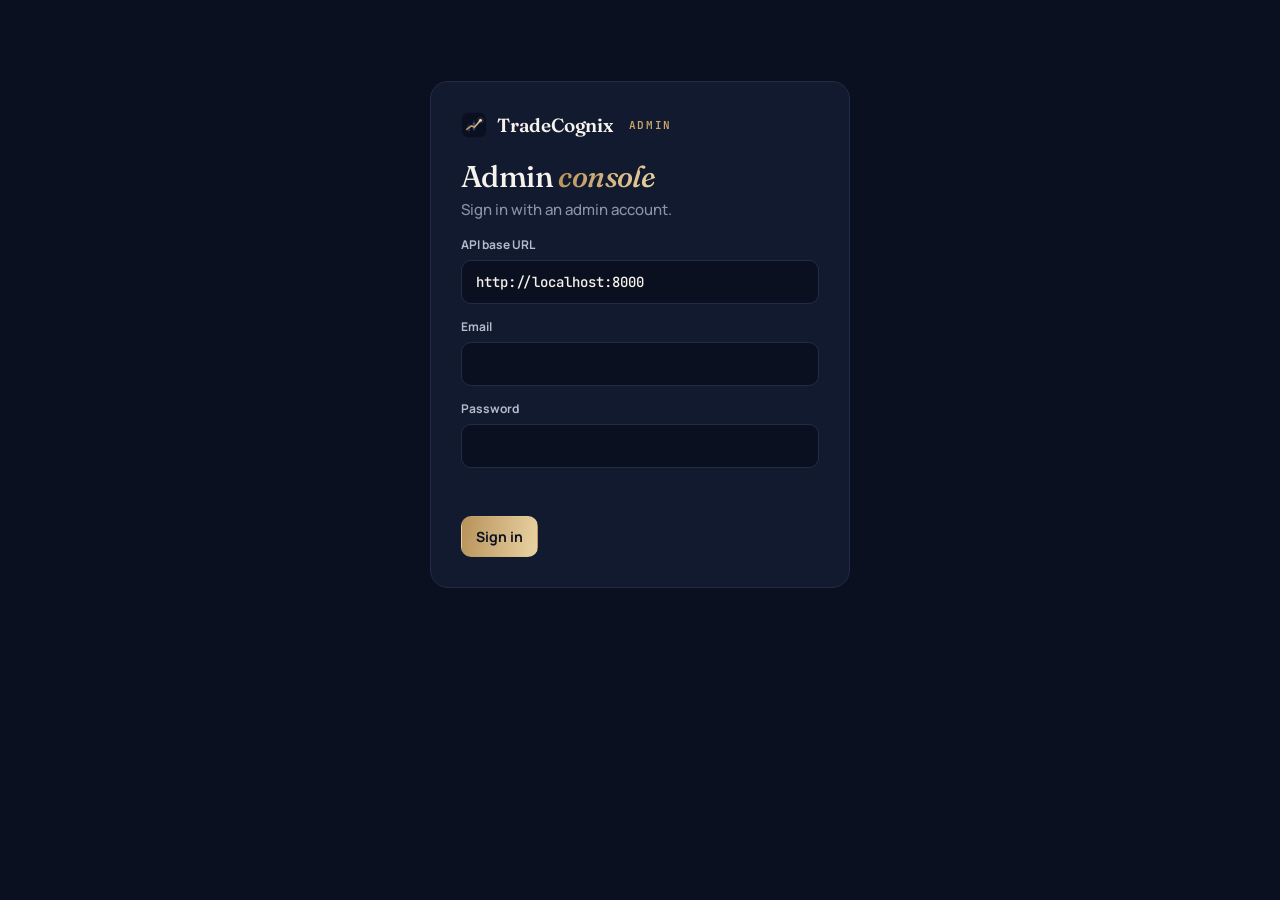
==== admin/index.html @ b531c4c3 "feat(admin): static admin console for users, strategies, live sessions, stats and kill switch" ====
<!doctype html>
<html lang="en">
  <head>
    <meta charset="utf-8" />
    <meta name="viewport" content="width=device-width, initial-scale=1" />
    <meta name="robots" content="noindex, nofollow" />
    <title>TradeCognix · Admin console</title>
    <link rel="icon" type="image/svg+xml" href="mark.svg" />
    <link rel="preconnect" href="https://fonts.googleapis.com" />
    <link rel="preconnect" href="https://fonts.gstatic.com" crossorigin />
    <link rel="stylesheet" href="https://fonts.googleapis.com/css2?family=Fraunces:opsz,wght@9..144,500;9..144,600&family=Manrope:wght@400;500;600;700;800&family=JetBrains+Mono:wght@400;500&display=swap" />
    <style>
      :root {
        --ink: #0B1020; --navy: #121A30; --line: #232C46; --ivory: #F6F3EC; --gold: #C9A86A; --gold-b: #E9D3A3;
        --green: #2FBF8A; --red: #E5645A; --muted: #8A93AB; --text: #E9EBF2;
        --serif: "Fraunces", Georgia, serif; --ui: "Manrope", system-ui, sans-serif; --mono: "JetBrains Mono", ui-monospace, monospace;
        --grad: linear-gradient(100deg, #B8925A, #E9D3A3); --ease: cubic-bezier(.2, .7, .1, 1);
      }
      * { box-sizing: border-box; }
      html, body { margin: 0; background: var(--ink); color: var(--text); font: 500 15px/1.5 var(--ui); -webkit-font-smoothing: antialiased; }
      [hidden] { display: none !important; }
      a { color: var(--gold-b); }
      button { font: inherit; cursor: pointer; }
      .wrap { max-width: 1240px; margin: 0 auto; padding: 0 24px; }
      header.top { position: sticky; top: 0; z-index: 10; background: rgba(11,16,32,.86); backdrop-filter: blur(10px); border-bottom: 1px solid var(--line); }
      .top .wrap { display: flex; align-items: center; gap: 18px; min-height: 64px; }
      .brand { display: flex; align-items: center; gap: 10px; font: 600 19px var(--serif); color: var(--ivory); letter-spacing: -.01em; }
      .brand img { width: 26px; height: 26px; }
      .brand small { font: 600 11px var(--mono); color: var(--gold); letter-spacing: .14em; text-transform: uppercase; margin-left: 6px; }
      nav.tabs { display: flex; gap: 4px; margin-left: 12px; flex-wrap: wrap; }
      .tab { background: none; border: 0; color: var(--muted); padding: 8px 12px; border-radius: 8px; font-weight: 700; font-size: 14px; }
      .tab[aria-current="page"] { color: var(--ink); background: var(--grad); }
      .tab:hover:not([aria-current]) { color: var(--ivory); }
      .spacer { flex: 1; }
      .who { font: 500 12px var(--mono); color: var(--muted); }
      .btn { border: 1px solid var(--line); background: var(--navy); color: var(--ivory); border-radius: 10px; padding: 9px 14px; font-weight: 700; font-size: 14px; transition: border-color .2s var(--ease), transform .2s var(--ease); }
      .btn:hover { border-color: var(--gold); }
      .btn--gold { background: var(--grad); color: var(--ink); border-color: transparent; }
      .btn--danger { background: transparent; color: var(--red); border-color: rgba(229,100,90,.5); }
      .btn--danger:hover { background: var(--red); color: var(--ink); border-color: var(--red); }
      .btn--sm { padding: 5px 10px; font-size: 12px; border-radius: 8px; }
      main { padding: 32px 0 80px; }
      h1 { font: 500 clamp(28px, 4vw, 40px)/1.1 var(--serif); color: var(--ivory); margin: 0 0 6px; letter-spacing: -.02em; }
      h1 em { font-style: italic; padding-right: .08em; background: var(--grad); -webkit-background-clip: text; background-clip: text; color: transparent; }
      .sub { color: var(--muted); margin: 0 0 26px; }
      .grid { display: grid; grid-template-columns: repeat(auto-fill, minmax(190px, 1fr)); gap: 14px; }
      .stat { background: var(--navy); border: 1px solid var(--line); border-radius: 14px; padding: 18px; }
      .stat span { display: block; font: 600 11px var(--mono); color: var(--muted); letter-spacing: .1em; text-transform: uppercase; }
      .stat strong { display: block; margin-top: 8px; font: 500 30px var(--serif); color: var(--ivory); }
      .stat strong.up { color: var(--green); } .stat strong.down { color: var(--red); }
      .panel { background: var(--navy); border: 1px solid var(--line); border-radius: 16px; overflow: hidden; margin-top: 18px; }
      .panel__head { display: flex; align-items: center; gap: 12px; padding: 16px 20px; border-bottom: 1px solid var(--line); }
      .panel__head h2 { margin: 0; font: 600 16px var(--ui); color: var(--ivory); }
      .scroll { overflow-x: auto; }
      table { width: 100%; border-collapse: collapse; font-size: 14px; }
      th, td { text-align: left; padding: 11px 20px; border-bottom: 1px solid var(--line); white-space: nowrap; }
      th { font: 600 11px var(--mono); color: var(--muted); letter-spacing: .08em; text-transform: uppercase; }
      td.mono { font-family: var(--mono); font-size: 13px; }
      tr:last-child td { border-bottom: 0; }
      .pill { display: inline-block; padding: 2px 9px; border-radius: 99px; font: 600 11px var(--mono); border: 1px solid var(--line); color: var(--muted); }
      .pill.gold { color: var(--gold-b); border-color: rgba(201,168,106,.45); }
      .pill.green { color: var(--green); border-color: rgba(47,191,138,.45); }
      .pill.red { color: var(--red); border-color: rgba(229,100,90,.45); }
      .empty { padding: 28px 20px; color: var(--muted); }
      .kill { margin-top: 18px; display: grid; grid-template-columns: 1fr auto; gap: 18px; align-items: center; background: linear-gradient(120deg, rgba(229,100,90,.12), rgba(18,26,48,.9)); border: 1px solid rgba(229,100,90,.35); border-radius: 16px; padding: 22px; }
      .kill h2 { margin: 0 0 4px; font: 500 22px var(--serif); color: var(--ivory); }
      .kill p { margin: 0; color: var(--muted); }
      .login { max-width: 420px; margin: 9vh auto 0; background: var(--navy); border: 1px solid var(--line); border-radius: 18px; padding: 30px; }
      .login h1 { font-size: 30px; }
      .field { display: grid; gap: 6px; margin-top: 14px; }
      .field span { font-size: 12px; font-weight: 700; color: #B4BBCD; }
      .field input { background: var(--ink); border: 1px solid var(--line); border-radius: 10px; min-height: 44px; padding: 0 14px; color: var(--ivory); font: 500 14px var(--mono); }
      .field input:focus { outline: none; border-color: var(--gold); box-shadow: 0 0 0 3px rgba(201,168,106,.15); }
      .err { color: var(--red); min-height: 20px; font-size: 13px; margin: 10px 0 0; }
      .row { display: flex; gap: 10px; margin-top: 18px; }
      .toast { position: fixed; bottom: 22px; left: 50%; transform: translate(-50%, 20px); opacity: 0; background: var(--ivory); color: var(--ink); padding: 10px 16px; border-radius: 10px; font-weight: 700; transition: all .3s var(--ease); pointer-events: none; z-index: 50; }
      .toast.on { opacity: 1; transform: translate(-50%, 0); }
      .live-dot { display: inline-block; width: 8px; height: 8px; border-radius: 50%; background: var(--green); margin-right: 6px; box-shadow: 0 0 0 0 rgba(47,191,138,.6); animation: pulse 1.6s infinite; }
      @keyframes pulse { 70% { box-shadow: 0 0 0 8px rgba(47,191,138,0); } 100% { box-shadow: 0 0 0 0 rgba(47,191,138,0); } }
      footer { color: var(--muted); font-size: 12px; padding: 24px 0 40px; border-top: 1px solid var(--line); }
      @media (prefers-reduced-motion: reduce) { * { animation: none !important; transition: none !important; } }
      @media (max-width: 720px) { .kill { grid-template-columns: 1fr; } nav.tabs { order: 3; width: 100%; margin: 0 0 10px; } .top .wrap { flex-wrap: wrap; } }
    </style>
  </head>
  <body>
    <section id="login" class="wrap" hidden>
      <form class="login" id="login-form">
        <div class="brand"><img src="mark.svg" alt="" />TradeCognix<small>Admin</small></div>
        <h1 style="margin-top:22px">Admin <em>console</em></h1>
        <p class="sub" style="margin:0">Sign in with an admin account.</p>
        <label class="field"><span>API base URL</span><input name="api" placeholder="http://localhost:8000" autocomplete="off" required /></label>
        <label class="field"><span>Email</span><input name="email" type="email" autocomplete="username" required /></label>
        <label class="field"><span>Password</span><input name="password" type="password" autocomplete="current-password" required /></label>
        <p class="err" id="login-err" aria-live="polite"></p>
        <div class="row"><button class="btn btn--gold" type="submit">Sign in</button></div>
      </form>
    </section>

    <div id="app" hidden>
      <header class="top">
        <div class="wrap">
          <div class="brand"><img src="mark.svg" alt="" />TradeCognix<small>Admin</small></div>
          <nav class="tabs" aria-label="Sections">
            <button class="tab" data-tab="stats" aria-current="page">Overview</button>
            <button class="tab" data-tab="users">Users</button>
            <button class="tab" data-tab="strategies">Strategies</button>
            <button class="tab" data-tab="sessions">Live sessions</button>
          </nav>
          <div class="spacer"></div>
          <span class="who" id="who"></span>
          <button class="btn btn--sm" id="logout" type="button">Sign out</button>
        </div>
      </header>

      <main class="wrap">
        <section data-view="stats">
          <h1>Platform <em>overview</em></h1>
          <p class="sub" id="stats-sub">Live numbers from the TradeCognix API.</p>
          <div class="grid" id="stats"></div>
          <div class="kill">
            <div>
              <h2>Platform kill switch</h2>
              <p>Squares off every open position and halts every running paper and live session, for every user.</p>
            </div>
            <button class="btn btn--danger" id="kill-all" type="button">Kill all sessions</button>
          </div>
        </section>

        <section data-view="users" hidden>
          <h1>Users</h1>
          <p class="sub">Promote admins, disable accounts. Disabling a user also kills their sessions.</p>
          <div class="panel"><div class="scroll"><table>
            <thead><tr><th>Email</th><th>Name</th><th>Role</th><th>Status</th><th>Strategies</th><th>Brokers</th><th>Joined</th><th></th></tr></thead>
            <tbody id="users"></tbody>
          </table></div></div>
        </section>

        <section data-view="strategies" hidden>
          <h1>Strategies</h1>
          <p class="sub">Every saved strategy, with its order tag and live confirmation.</p>
          <div class="panel"><div class="scroll"><table>
            <thead><tr><th>ID</th><th>Name</th><th>Owner</th><th>Underlying</th><th>TF</th><th>Order tag</th><th>Live</th><th>Updated</th></tr></thead>
            <tbody id="strategies"></tbody>
          </table></div></div>
        </section>

        <section data-view="sessions" hidden>
          <h1>Live <em>sessions</em></h1>
          <p class="sub">Running sessions refresh every 5 seconds.</p>
          <div class="panel">
            <div class="panel__head"><h2>Running now</h2></div>
            <div class="scroll"><table>
              <thead><tr><th>Session</th><th>Strategy</th><th>Mode</th><th>Broker</th><th>Position</th><th>Trades today</th><th>P&amp;L today</th><th>State</th><th></th></tr></thead>
              <tbody id="running"></tbody>
            </table></div>
          </div>
          <div class="panel">
            <div class="panel__head"><h2>History</h2></div>
            <div class="scroll"><table>
              <thead><tr><th>Session</th><th>Owner</th><th>Strategy</th><th>Mode</th><th>Status</th><th>Reason</th><th>Started</th><th>Stopped</th></tr></thead>
              <tbody id="history"></tbody>
            </table></div>
          </div>
        </section>
      </main>
      <div class="wrap"><footer>© 2026 DevCognix · TradeCognix admin · contact@devcognix.com · +91 901 908 8160</footer></div>
    </div>

    <div class="toast" id="toast" role="status"></div>

    <script>
      (function () {
        var $ = function (s) { return document.querySelector(s); };
        var $$ = function (s) { return [].slice.call(document.querySelectorAll(s)); };
        var esc = function (v) { return String(v == null ? "" : v).replace(/[&<>"']/g, function (c) { return { "&": "&amp;", "<": "&lt;", ">": "&gt;", '"': "&quot;", "'": "&#39;" }[c]; }); };
        var inr = function (v) { return (v < 0 ? "−₹" : "₹") + Math.abs(Math.round(v || 0)).toLocaleString("en-IN"); };
        var date = function (v) { return v ? new Date(v).toLocaleString("en-IN", { day: "2-digit", month: "short", hour: "2-digit", minute: "2-digit" }) : "—"; };
        var BASE = localStorage.getItem("tc_admin_api") || window.TC_API_BASE || "";
        var TOKEN = localStorage.getItem("tc_admin_token") || "";
        var current = "stats", timer = null;

        function toast(m) { var t = $("#toast"); t.textContent = m; t.classList.add("on"); clearTimeout(toast.t); toast.t = setTimeout(function () { t.classList.remove("on"); }, 3000); }
        function api(path, opts) {
          opts = opts || {};
          return fetch(BASE + path, { method: opts.method || "GET", headers: { "Content-Type": "application/json", Authorization: "Bearer " + TOKEN }, body: opts.body ? JSON.stringify(opts.body) : undefined })
            .then(function (r) { return r.json().catch(function () { return {}; }).then(function (d) {
              if (r.status === 401 || r.status === 403) { signOut(r.status === 403 ? "That account is not an admin." : "Session expired."); throw new Error("auth"); }
              if (!r.ok) throw new Error(d.detail || "HTTP " + r.status);
              return d; }); });
        }
        function signOut(msg) { TOKEN = ""; localStorage.removeItem("tc_admin_token"); clearInterval(timer); $("#app").hidden = true; $("#login").hidden = false; if (msg) $("#login-err").textContent = msg; }

        $("#login-form").api.value = BASE || "http://localhost:8000";
        $("#login-form").addEventListener("submit", function (e) {
          e.preventDefault();
          var f = e.target; BASE = f.api.value.replace(/\/+$/, ""); $("#login-err").textContent = "";
          fetch(BASE + "/api/auth/login", { method: "POST", headers: { "Content-Type": "application/json" }, body: JSON.stringify({ email: f.email.value, password: f.password.value }) })
            .then(function (r) { return r.json().then(function (d) { if (!r.ok) throw new Error(d.detail || "Login failed"); return d; }); })
            .then(function (d) {
              if (d.user.role !== "admin") throw new Error("That account is not an admin.");
              TOKEN = d.access_token; localStorage.setItem("tc_admin_token", TOKEN); localStorage.setItem("tc_admin_api", BASE); start(d.user.email);
            })
            .catch(function (x) { $("#login-err").textContent = x.message === "Failed to fetch" ? "Can't reach the API at " + BASE : x.message; });
        });
        $("#logout").addEventListener("click", function () { signOut(); });

        function go(tab) {
          current = tab;
          $$(".tab").forEach(function (t) { if (t.dataset.tab === tab) t.setAttribute("aria-current", "page"); else t.removeAttribute("aria-current"); });
          $$("[data-view]").forEach(function (v) { v.hidden = v.dataset.view !== tab; });
          load();
        }
        $$(".tab").forEach(function (t) { t.addEventListener("click", function () { go(t.dataset.tab); }); });

        function load() {
          if (current === "stats") return api("/api/admin/stats").then(renderStats).catch(function () {});
          if (current === "users") return api("/api/admin/users").then(renderUsers).catch(function () {});
          if (current === "strategies") return api("/api/admin/strategies").then(renderStrategies).catch(function () {});
          if (current === "sessions") return api("/api/admin/sessions").then(renderSessions).catch(function () {});
        }

        function renderStats(s) {
          var cells = [["Users", s.users], ["Admins", s.admins], ["Strategies", s.strategies], ["Live-confirmed", s.live_confirmed_strategies],
            ["Broker accounts", s.broker_accounts], ["Connected brokers", s.connected_brokers], ["Backtests", s.backtests], ["Orders", s.orders],
            ["Journal trades", s.journal_trades], ["Journal net P&L", inr(s.journal_net_pnl), s.journal_net_pnl >= 0 ? "up" : "down"],
            ["Running sessions", s.running_sessions], ["Running live", s.running_live]];
          $("#stats").innerHTML = cells.map(function (c) { return '<div class="stat"><span>' + c[0] + "</span><strong" + (c[2] ? ' class="' + c[2] + '"' : "") + ">" + esc(c[1]) + "</strong></div>"; }).join("");
          $("#stats-sub").innerHTML = "Live trading on this server: " + (s.live_trading_enabled ? '<span class="pill red">ENABLED</span>' : '<span class="pill green">disabled (paper only)</span>');
        }

        function renderUsers(d) {
          $("#users").innerHTML = d.users.map(function (u) {
            return "<tr><td>" + esc(u.email) + "</td><td>" + esc(u.name || "—") + '</td><td><span class="pill ' + (u.role === "admin" ? "gold" : "") + '">' + u.role + '</span></td><td><span class="pill ' + (u.is_active ? "green" : "red") + '">' + (u.is_active ? "active" : "disabled") + "</span></td><td>" + u.strategies + "</td><td>" +
              (u.brokers.map(function (b) { return '<span class="pill ' + (b.status === "connected" ? "green" : "") + '">' + esc(b.broker) + "</span>"; }).join(" ") || "—") + '</td><td class="mono">' + date(u.created_at) + "</td><td>" +
              '<button class="btn btn--sm" data-role="' + u.id + '" data-to="' + (u.role === "admin" ? "client" : "admin") + '">' + (u.role === "admin" ? "Make client" : "Make admin") + "</button> " +
              '<button class="btn btn--sm ' + (u.is_active ? "btn--danger" : "") + '" data-active="' + u.id + '" data-to="' + (!u.is_active) + '">' + (u.is_active ? "Disable" : "Enable") + "</button></td></tr>";
          }).join("") || '<tr><td colspan="8" class="empty">No users yet.</td></tr>';
        }
        $("#users").addEventListener("click", function (e) {
          var b = e.target.closest("button"); if (!b) return;
          var id = b.dataset.role || b.dataset.active;
          var body = b.dataset.role ? { role: b.dataset.to } : { is_active: b.dataset.to === "true" };
          api("/api/admin/users/" + id, { method: "PATCH", body: body }).then(function () { toast("Updated"); load(); }).catch(function (x) { if (x.message !== "auth") toast(x.message); });
        });

        function renderStrategies(d) {
          $("#strategies").innerHTML = d.strategies.map(function (s) {
            return '<tr><td class="mono">' + s.id + "</td><td>" + esc(s.name) + "</td><td>" + esc(s.owner) + "</td><td>" + esc(s.underlying) + '</td><td class="mono">' + esc(s.timeframe) + '</td><td class="mono">' + esc(s.tag) + '</td><td><span class="pill ' + (s.live_confirmed ? "gold" : "") + '">' + (s.live_confirmed ? "confirmed" : "paper") + '</span></td><td class="mono">' + date(s.updated_at) + "</td></tr>";
          }).join("") || '<tr><td colspan="8" class="empty">No strategies yet.</td></tr>';
        }

        function renderSessions(d) {
          $("#running").innerHTML = d.running.map(function (s) {
            var pos = s.position ? s.position.direction + " · " + s.position.legs.map(function (l) { return l.side + " " + l.symbol; }).join(", ") : "flat";
            return '<tr><td class="mono"><span class="live-dot"></span>' + s.session_id + "</td><td>" + esc(s.name) + '</td><td><span class="pill ' + (s.mode === "live" ? "red" : "green") + '">' + s.mode + "</span></td><td>" + esc(s.broker) + "</td><td>" + esc(pos) + "</td><td>" + s.trades_today + '</td><td class="mono">' + inr(s.pnl_today) + "</td><td>" +
              (s.kill_switch ? '<span class="pill red">killed</span>' : s.halted ? '<span class="pill red">halted</span>' : '<span class="pill green">running</span>') + '</td><td><button class="btn btn--sm btn--danger" data-kill="' + s.session_id + '">Kill</button></td></tr>';
          }).join("") || '<tr><td colspan="9" class="empty">Nothing running.</td></tr>';
          $("#history").innerHTML = d.history.map(function (h) {
            return '<tr><td class="mono">' + h.id + "</td><td>" + esc(h.owner) + '</td><td class="mono">' + h.strategy_id + '</td><td><span class="pill ' + (h.mode === "live" ? "red" : "") + '">' + h.mode + '</span></td><td><span class="pill">' + esc(h.status) + "</span></td><td>" + esc(h.halt_reason || "—") + '</td><td class="mono">' + date(h.started_at) + '</td><td class="mono">' + date(h.stopped_at) + "</td></tr>";
          }).join("") || '<tr><td colspan="8" class="empty">No sessions yet.</td></tr>';
        }
        $("#running").addEventListener("click", function (e) {
          var b = e.target.closest("[data-kill]"); if (!b) return;
          if (!confirm("Kill session " + b.dataset.kill + "? Open positions will be squared off.")) return;
          api("/api/admin/sessions/" + b.dataset.kill + "/kill", { method: "POST" }).then(function () { toast("Session killed"); load(); });
        });
        $("#kill-all").addEventListener("click", function () {
          if (prompt("Type KILL to square off and halt every running session on the platform") !== "KILL") return;
          api("/api/admin/kill-all", { method: "POST" }).then(function (r) { toast(r.sessions_killed + " session(s) killed"); load(); });
        });

        function start(email) {
          $("#login").hidden = true; $("#app").hidden = false; $("#who").textContent = email || "";
          go("stats"); clearInterval(timer);
          timer = setInterval(function () { if (current === "sessions" || current === "stats") load(); }, 5000);
        }
        if (TOKEN && BASE) {
          fetch(BASE + "/api/auth/me", { headers: { Authorization: "Bearer " + TOKEN } }).then(function (r) { return r.json().then(function (d) { if (!r.ok || d.role !== "admin") throw 0; start(d.email); }); }).catch(function () { signOut(); });
        } else { $("#login").hidden = false; }
      })();
    </script>
  </body>
</html>
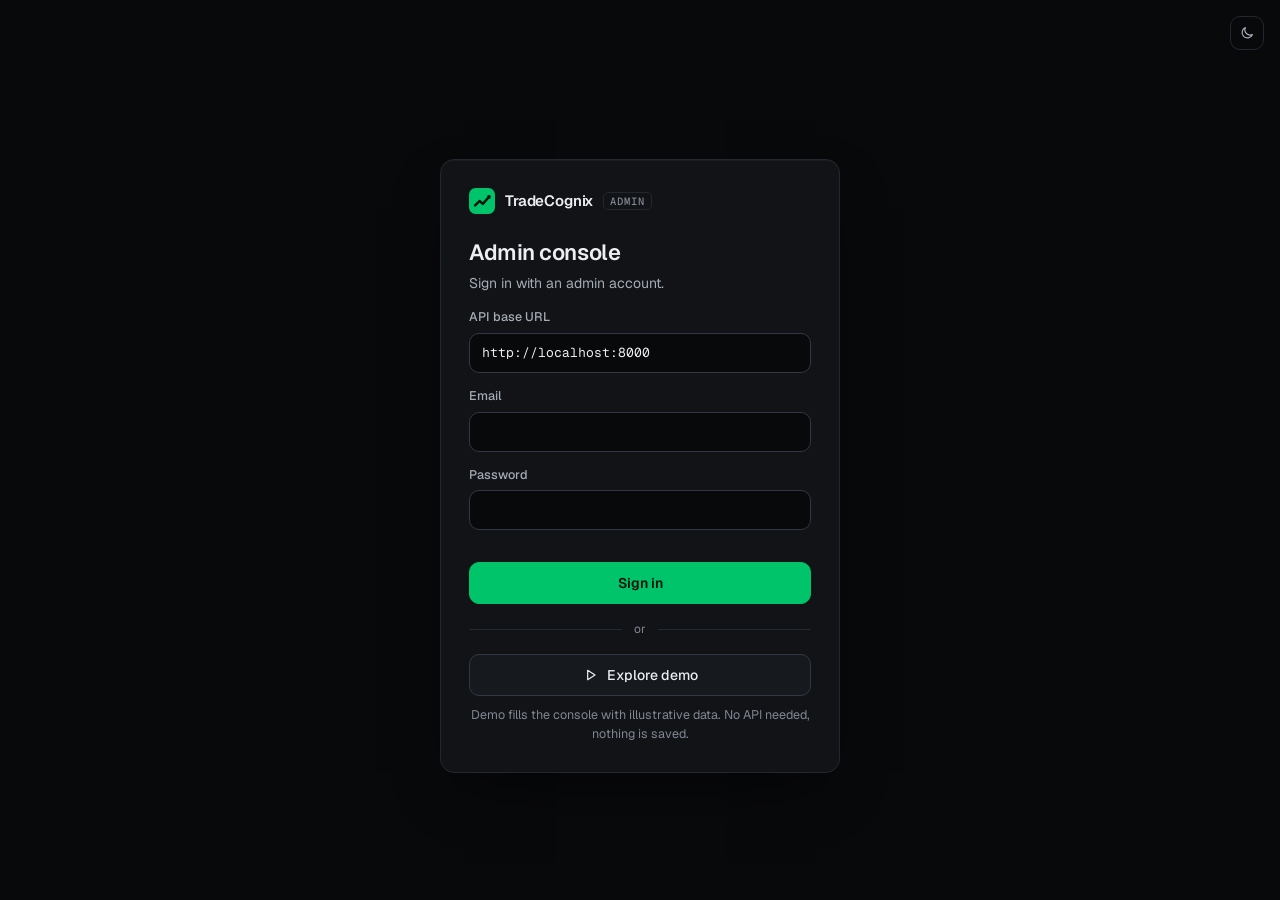
==== commit 6f2e3e6b: "Rewrite landing copy, custom trading icons, motion and text effects; restyle admin console with demo" ====
--- a/admin/index.html
+++ b/admin/index.html
@@ -1,281 +1,822 @@
 <!doctype html>
-<html lang="en">
+<html lang="en-IN" data-theme="dark">
   <head>
     <meta charset="utf-8" />
     <meta name="viewport" content="width=device-width, initial-scale=1" />
     <meta name="robots" content="noindex, nofollow" />
+    <meta name="theme-color" content="#08090b" />
     <title>TradeCognix · Admin console</title>
     <link rel="icon" type="image/svg+xml" href="mark.svg" />
-    <link rel="preconnect" href="https://fonts.googleapis.com" />
-    <link rel="preconnect" href="https://fonts.gstatic.com" crossorigin />
-    <link rel="stylesheet" href="https://fonts.googleapis.com/css2?family=Fraunces:opsz,wght@9..144,500;9..144,600&family=Manrope:wght@400;500;600;700;800&family=JetBrains+Mono:wght@400;500&display=swap" />
+    <link rel="preload" href="fonts/geist-latin.woff2" as="font" type="font/woff2" crossorigin />
+    <link rel="preload" href="fonts/geist-mono-latin.woff2" as="font" type="font/woff2" crossorigin />
+    <script>
+      (function () { try { var t = localStorage.getItem("tc-theme"); document.documentElement.setAttribute("data-theme", t === "light" ? "light" : "dark"); } catch (e) {} })();
+    </script>
     <style>
+      /* Geist & Geist Mono, self-hosted (SIL Open Font License, see fonts/OFL.txt) */
+      @font-face { font-family: "Geist"; font-style: normal; font-weight: 400 700; font-display: swap; src: url("fonts/geist-latin-ext.woff2") format("woff2"); unicode-range: U+0100-02BA, U+02BD-02C5, U+02C7-02CC, U+02CE-02D7, U+02DD-02FF, U+0304, U+0308, U+0329, U+1D00-1DBF, U+1E00-1E9F, U+1EF2-1EFF, U+2020, U+20A0-20AB, U+20AD-20C4, U+2113, U+2C60-2C7F, U+A720-A7FF; }
+      @font-face { font-family: "Geist"; font-style: normal; font-weight: 400 700; font-display: swap; src: url("fonts/geist-latin.woff2") format("woff2"); unicode-range: U+0000-00FF, U+0131, U+0152-0153, U+02BB-02BC, U+02C6, U+02DA, U+02DC, U+0304, U+0308, U+0329, U+2000-206F, U+20AC, U+2122, U+2191, U+2193, U+2212, U+2215, U+FEFF, U+FFFD; }
+      @font-face { font-family: "Geist Mono"; font-style: normal; font-weight: 400 600; font-display: swap; src: url("fonts/geist-mono-latin-ext.woff2") format("woff2"); unicode-range: U+0100-02BA, U+02BD-02C5, U+02C7-02CC, U+02CE-02D7, U+02DD-02FF, U+0304, U+0308, U+0329, U+1D00-1DBF, U+1E00-1E9F, U+1EF2-1EFF, U+2020, U+20A0-20AB, U+20AD-20C4, U+2113, U+2C60-2C7F, U+A720-A7FF; }
+      @font-face { font-family: "Geist Mono"; font-style: normal; font-weight: 400 600; font-display: swap; src: url("fonts/geist-mono-latin.woff2") format("woff2"); unicode-range: U+0000-00FF, U+0131, U+0152-0153, U+02BB-02BC, U+02C6, U+02DA, U+02DC, U+0304, U+0308, U+0329, U+2000-206F, U+20AC, U+2122, U+2191, U+2193, U+2212, U+2215, U+FEFF, U+FFFD; }
+
+      /* ---------- tokens (shared with web/styles.css) ---------- */
+      :root, [data-theme="dark"] {
+        color-scheme: dark;
+        --bg: #08090b; --surface: #111317; --surface-2: #16191e; --surface-3: #1d2127;
+        --border: #23272e; --border-strong: #323843;
+        --text: #eceef1; --text-2: #a6acb6; --text-3: #808792;
+        --brand: #00c46a; --brand-hover: #18d47c; --brand-ink: #03130a; --brand-text: #2fd987;
+        --brand-soft: rgba(0,196,106,.12); --brand-line: rgba(0,196,106,.35);
+        --up: #2fd987; --down: #ff6161; --down-soft: rgba(255,97,97,.1); --down-line: rgba(255,97,97,.38);
+        --warn: #f5b544; --warn-soft: rgba(245,181,68,.12); --warn-line: rgba(245,181,68,.38);
+        --info: #7cb0ff; --info-soft: rgba(124,176,255,.12); --info-line: rgba(124,176,255,.35);
+        --focus: #5ee6a5; --hover: rgba(255,255,255,.025);
+        --skel: #1a1d22; --skel-hi: #23272e;
+        --shadow-lg: 0 1px 0 rgba(255,255,255,.04) inset, 0 24px 60px -24px rgba(0,0,0,.75);
+        --overlay: rgba(3,4,6,.72);
+      }
+      [data-theme="light"] {
+        color-scheme: light;
+        --bg: #ffffff; --surface: #ffffff; --surface-2: #f6f7f9; --surface-3: #eceef2;
+        --border: #e4e7ec; --border-strong: #cfd4dc;
+        --text: #0b0d10; --text-2: #475161; --text-3: #636b78;
+        --brand: #00c46a; --brand-hover: #00b260; --brand-ink: #03130a; --brand-text: #00753f;
+        --brand-soft: rgba(0,196,106,.1); --brand-line: rgba(0,150,80,.35);
+        --up: #00753f; --down: #c62828; --down-soft: rgba(198,40,40,.07); --down-line: rgba(198,40,40,.35);
+        --warn: #8f5400; --warn-soft: rgba(245,158,11,.12); --warn-line: rgba(143,84,0,.35);
+        --info: #1d5fd6; --info-soft: rgba(37,99,235,.08); --info-line: rgba(29,95,214,.3);
+        --focus: #00a85a; --hover: rgba(11,13,16,.025);
+        --skel: #eef0f3; --skel-hi: #f7f8fa;
+        --shadow-lg: 0 1px 2px rgba(16,24,40,.04), 0 24px 48px -24px rgba(16,24,40,.22);
+        --overlay: rgba(11,13,16,.45);
+      }
       :root {
-        --ink: #0B1020; --navy: #121A30; --line: #232C46; --ivory: #F6F3EC; --gold: #C9A86A; --gold-b: #E9D3A3;
-        --green: #2FBF8A; --red: #E5645A; --muted: #8A93AB; --text: #E9EBF2;
-        --serif: "Fraunces", Georgia, serif; --ui: "Manrope", system-ui, sans-serif; --mono: "JetBrains Mono", ui-monospace, monospace;
-        --grad: linear-gradient(100deg, #B8925A, #E9D3A3); --ease: cubic-bezier(.2, .7, .1, 1);
+        --font-ui: "Geist", "Inter", system-ui, -apple-system, "Segoe UI", Roboto, sans-serif;
+        --font-mono: "Geist Mono", ui-monospace, SFMono-Regular, Menlo, Consolas, monospace;
+        --r-sm: 6px; --r: 10px; --r-lg: 14px; --side-w: 232px;
+        --ease: cubic-bezier(.2,.7,.1,1);
       }
-      * { box-sizing: border-box; }
-      html, body { margin: 0; background: var(--ink); color: var(--text); font: 500 15px/1.5 var(--ui); -webkit-font-smoothing: antialiased; }
+
+      /* ---------- base ---------- */
+      *, *::before, *::after { box-sizing: border-box; }
+      html { -webkit-text-size-adjust: 100%; }
+      body { margin: 0; background: var(--bg); color: var(--text); font: 400 14px/1.5 var(--font-ui); -webkit-font-smoothing: antialiased; overflow-x: hidden; min-height: 100vh; }
       [hidden] { display: none !important; }
-      a { color: var(--gold-b); }
-      button { font: inherit; cursor: pointer; }
-      .wrap { max-width: 1240px; margin: 0 auto; padding: 0 24px; }
-      header.top { position: sticky; top: 0; z-index: 10; background: rgba(11,16,32,.86); backdrop-filter: blur(10px); border-bottom: 1px solid var(--line); }
-      .top .wrap { display: flex; align-items: center; gap: 18px; min-height: 64px; }
-      .brand { display: flex; align-items: center; gap: 10px; font: 600 19px var(--serif); color: var(--ivory); letter-spacing: -.01em; }
-      .brand img { width: 26px; height: 26px; }
-      .brand small { font: 600 11px var(--mono); color: var(--gold); letter-spacing: .14em; text-transform: uppercase; margin-left: 6px; }
-      nav.tabs { display: flex; gap: 4px; margin-left: 12px; flex-wrap: wrap; }
-      .tab { background: none; border: 0; color: var(--muted); padding: 8px 12px; border-radius: 8px; font-weight: 700; font-size: 14px; }
-      .tab[aria-current="page"] { color: var(--ink); background: var(--grad); }
-      .tab:hover:not([aria-current]) { color: var(--ivory); }
-      .spacer { flex: 1; }
-      .who { font: 500 12px var(--mono); color: var(--muted); }
-      .btn { border: 1px solid var(--line); background: var(--navy); color: var(--ivory); border-radius: 10px; padding: 9px 14px; font-weight: 700; font-size: 14px; transition: border-color .2s var(--ease), transform .2s var(--ease); }
-      .btn:hover { border-color: var(--gold); }
-      .btn--gold { background: var(--grad); color: var(--ink); border-color: transparent; }
-      .btn--danger { background: transparent; color: var(--red); border-color: rgba(229,100,90,.5); }
-      .btn--danger:hover { background: var(--red); color: var(--ink); border-color: var(--red); }
-      .btn--sm { padding: 5px 10px; font-size: 12px; border-radius: 8px; }
-      main { padding: 32px 0 80px; }
-      h1 { font: 500 clamp(28px, 4vw, 40px)/1.1 var(--serif); color: var(--ivory); margin: 0 0 6px; letter-spacing: -.02em; }
-      h1 em { font-style: italic; padding-right: .08em; background: var(--grad); -webkit-background-clip: text; background-clip: text; color: transparent; }
-      .sub { color: var(--muted); margin: 0 0 26px; }
-      .grid { display: grid; grid-template-columns: repeat(auto-fill, minmax(190px, 1fr)); gap: 14px; }
-      .stat { background: var(--navy); border: 1px solid var(--line); border-radius: 14px; padding: 18px; }
-      .stat span { display: block; font: 600 11px var(--mono); color: var(--muted); letter-spacing: .1em; text-transform: uppercase; }
-      .stat strong { display: block; margin-top: 8px; font: 500 30px var(--serif); color: var(--ivory); }
-      .stat strong.up { color: var(--green); } .stat strong.down { color: var(--red); }
-      .panel { background: var(--navy); border: 1px solid var(--line); border-radius: 16px; overflow: hidden; margin-top: 18px; }
-      .panel__head { display: flex; align-items: center; gap: 12px; padding: 16px 20px; border-bottom: 1px solid var(--line); }
-      .panel__head h2 { margin: 0; font: 600 16px var(--ui); color: var(--ivory); }
-      .scroll { overflow-x: auto; }
-      table { width: 100%; border-collapse: collapse; font-size: 14px; }
-      th, td { text-align: left; padding: 11px 20px; border-bottom: 1px solid var(--line); white-space: nowrap; }
-      th { font: 600 11px var(--mono); color: var(--muted); letter-spacing: .08em; text-transform: uppercase; }
-      td.mono { font-family: var(--mono); font-size: 13px; }
-      tr:last-child td { border-bottom: 0; }
-      .pill { display: inline-block; padding: 2px 9px; border-radius: 99px; font: 600 11px var(--mono); border: 1px solid var(--line); color: var(--muted); }
-      .pill.gold { color: var(--gold-b); border-color: rgba(201,168,106,.45); }
-      .pill.green { color: var(--green); border-color: rgba(47,191,138,.45); }
-      .pill.red { color: var(--red); border-color: rgba(229,100,90,.45); }
-      .empty { padding: 28px 20px; color: var(--muted); }
-      .kill { margin-top: 18px; display: grid; grid-template-columns: 1fr auto; gap: 18px; align-items: center; background: linear-gradient(120deg, rgba(229,100,90,.12), rgba(18,26,48,.9)); border: 1px solid rgba(229,100,90,.35); border-radius: 16px; padding: 22px; }
-      .kill h2 { margin: 0 0 4px; font: 500 22px var(--serif); color: var(--ivory); }
-      .kill p { margin: 0; color: var(--muted); }
-      .login { max-width: 420px; margin: 9vh auto 0; background: var(--navy); border: 1px solid var(--line); border-radius: 18px; padding: 30px; }
-      .login h1 { font-size: 30px; }
+      a { color: var(--brand-text); }
+      button, input, select { font: inherit; color: inherit; }
+      button { cursor: pointer; }
+      svg.i { width: 16px; height: 16px; flex: none; fill: none; stroke: currentColor; stroke-width: 1.8; stroke-linecap: round; stroke-linejoin: round; }
+      .mono, .num { font-family: var(--font-mono); font-variant-numeric: tabular-nums; }
+      .num { font-feature-settings: "tnum" 1; }
+      .muted { color: var(--text-3); }
+      .up { color: var(--up); } .down { color: var(--down); }
+      :focus-visible { outline: 2px solid var(--focus); outline-offset: 2px; border-radius: 4px; }
+      .sr { position: absolute; width: 1px; height: 1px; overflow: hidden; clip: rect(0 0 0 0); white-space: nowrap; }
+
+      /* ---------- buttons ---------- */
+      .btn { display: inline-flex; align-items: center; justify-content: center; gap: 8px; min-height: 36px; padding: 0 14px; border-radius: var(--r); border: 1px solid var(--border-strong); background: var(--surface-2); color: var(--text); font-weight: 500; font-size: 14px; white-space: nowrap; transition: background .15s var(--ease), border-color .15s var(--ease), color .15s var(--ease); }
+      .btn:hover { background: var(--surface-3); }
+      .btn:disabled { opacity: .5; cursor: not-allowed; }
+      .btn--primary { background: var(--brand); border-color: var(--brand); color: var(--brand-ink); font-weight: 600; }
+      .btn--primary:hover { background: var(--brand-hover); border-color: var(--brand-hover); }
+      .btn--ghost { background: transparent; border-color: transparent; color: var(--text-2); }
+      .btn--ghost:hover { background: var(--surface-2); color: var(--text); }
+      .btn--danger { background: transparent; color: var(--down); border-color: var(--down-line); }
+      .btn--danger:hover { background: var(--down-soft); }
+      .btn--danger-solid { background: var(--down); border-color: var(--down); color: #fff; font-weight: 600; }
+      .btn--danger-solid:hover { filter: brightness(1.06); background: var(--down); }
+      .btn--sm { min-height: 28px; padding: 0 10px; font-size: 12.5px; border-radius: var(--r-sm); }
+      .btn--block { width: 100%; min-height: 42px; }
+      .icon-btn { width: 34px; height: 34px; display: inline-grid; place-items: center; border-radius: var(--r); border: 1px solid var(--border); background: transparent; color: var(--text-2); transition: background .15s var(--ease), color .15s var(--ease); }
+      .icon-btn:hover { background: var(--surface-2); color: var(--text); }
+      [data-theme="dark"] .i-sun, [data-theme="light"] .i-moon { display: none; }
+
+      /* ---------- brand ---------- */
+      .brand { display: flex; align-items: center; gap: 10px; font-weight: 600; font-size: 15px; letter-spacing: -.01em; color: var(--text); min-width: 0; }
+      .brand img { width: 26px; height: 26px; flex: none; }
+      .tag { font: 500 10.5px var(--font-mono); letter-spacing: .08em; text-transform: uppercase; color: var(--text-3); border: 1px solid var(--border); border-radius: 5px; padding: 1px 6px; }
+      .tag--demo { color: var(--info); border-color: var(--info-line); background: var(--info-soft); }
+
+      /* ---------- pills ---------- */
+      .pill { display: inline-flex; align-items: center; gap: 6px; height: 22px; padding: 0 8px; border-radius: 99px; font: 500 11.5px var(--font-ui); border: 1px solid var(--border-strong); color: var(--text-2); background: transparent; white-space: nowrap; }
+      .pill::before { content: ""; width: 6px; height: 6px; border-radius: 50%; background: currentColor; opacity: .9; }
+      .pill.plain::before { display: none; }
+      .pill.ok { color: var(--up); border-color: var(--brand-line); background: var(--brand-soft); }
+      .pill.bad { color: var(--down); border-color: var(--down-line); background: var(--down-soft); }
+      .pill.warn { color: var(--warn); border-color: var(--warn-line); background: var(--warn-soft); }
+      .pill.info { color: var(--info); border-color: var(--info-line); background: var(--info-soft); }
+      .pill.accent { color: var(--brand-text); border-color: var(--brand-line); }
+      .pills { display: flex; gap: 6px; flex-wrap: wrap; }
+
+      /* ---------- sign-in ---------- */
+      .login-wrap { min-height: 100vh; display: grid; place-items: center; padding: 72px 20px 40px; position: relative; }
+      .login-top { position: absolute; top: 16px; right: 16px; }
+      .login { width: 100%; max-width: 400px; background: var(--surface); border: 1px solid var(--border); border-radius: var(--r-lg); padding: 28px; box-shadow: var(--shadow-lg); }
+      .login h1 { font-size: 22px; font-weight: 600; letter-spacing: -.02em; margin: 22px 0 4px; }
+      .login .sub { color: var(--text-2); margin: 0 0 6px; }
       .field { display: grid; gap: 6px; margin-top: 14px; }
-      .field span { font-size: 12px; font-weight: 700; color: #B4BBCD; }
-      .field input { background: var(--ink); border: 1px solid var(--line); border-radius: 10px; min-height: 44px; padding: 0 14px; color: var(--ivory); font: 500 14px var(--mono); }
-      .field input:focus { outline: none; border-color: var(--gold); box-shadow: 0 0 0 3px rgba(201,168,106,.15); }
-      .err { color: var(--red); min-height: 20px; font-size: 13px; margin: 10px 0 0; }
-      .row { display: flex; gap: 10px; margin-top: 18px; }
-      .toast { position: fixed; bottom: 22px; left: 50%; transform: translate(-50%, 20px); opacity: 0; background: var(--ivory); color: var(--ink); padding: 10px 16px; border-radius: 10px; font-weight: 700; transition: all .3s var(--ease); pointer-events: none; z-index: 50; }
+      .field span { font-size: 12.5px; font-weight: 500; color: var(--text-2); }
+      .field input { background: var(--bg); border: 1px solid var(--border-strong); border-radius: var(--r); min-height: 40px; padding: 0 12px; color: var(--text); font-size: 14px; transition: border-color .15s var(--ease), box-shadow .15s var(--ease); width: 100%; }
+      .field input.mono { font-size: 13px; }
+      .field input:focus { outline: none; border-color: var(--brand); box-shadow: 0 0 0 3px var(--brand-soft); }
+      .err { color: var(--down); min-height: 20px; font-size: 13px; margin: 12px 0 0; }
+      .divider { display: flex; align-items: center; gap: 12px; color: var(--text-3); font-size: 12px; margin: 16px 0; }
+      .divider::before, .divider::after { content: ""; flex: 1; height: 1px; background: var(--border); }
+      .hint { color: var(--text-3); font-size: 12.5px; margin: 10px 0 0; text-align: center; }
+
+      /* ---------- shell ---------- */
+      .shell { display: grid; grid-template-columns: var(--side-w) minmax(0, 1fr); min-height: 100vh; }
+      .side { position: sticky; top: 0; height: 100vh; display: flex; flex-direction: column; gap: 4px; padding: 18px 12px; border-right: 1px solid var(--border); background: var(--bg); }
+      .side .brand { padding: 2px 8px 18px; }
+      .nav { display: grid; gap: 2px; }
+      .nav-label { font: 500 11px var(--font-ui); color: var(--text-3); padding: 8px 10px 6px; letter-spacing: .02em; }
+      .nav button { display: flex; align-items: center; gap: 10px; width: 100%; padding: 8px 10px; border: 0; border-radius: var(--r-sm); background: transparent; color: var(--text-2); font-weight: 500; text-align: left; transition: background .15s var(--ease), color .15s var(--ease); }
+      .nav button:hover { background: var(--surface-2); color: var(--text); }
+      .nav button[aria-current="page"] { background: var(--surface-2); color: var(--text); box-shadow: inset 2px 0 0 var(--brand); }
+      .nav button[aria-current="page"] svg { color: var(--brand-text); }
+      .nav .count { margin-left: auto; font: 500 11px var(--font-mono); font-variant-numeric: tabular-nums; color: var(--text-3); }
+      .nav .count.live { color: var(--brand-text); }
+      .side-foot { margin-top: auto; border-top: 1px solid var(--border); padding: 12px 6px 0; display: grid; gap: 10px; }
+      .who { font: 400 12px var(--font-mono); color: var(--text-3); overflow: hidden; text-overflow: ellipsis; white-space: nowrap; }
+      .side-actions { display: flex; gap: 8px; align-items: center; }
+      .side-actions .btn { flex: 1; }
+
+      .main { min-width: 0; }
+      .mtop { display: none; }
+      .content { min-width: 0; padding: 28px 36px 40px; max-width: 1280px; width: 100%; }
+      .banner { display: flex; align-items: flex-start; gap: 10px; padding: 10px 14px; border-radius: var(--r); border: 1px solid var(--info-line); background: var(--info-soft); color: var(--text); margin-bottom: 22px; font-size: 13px; }
+      .banner svg { color: var(--info); margin-top: 2px; }
+      .banner b { font-weight: 600; }
+      .page-head { display: flex; align-items: flex-end; justify-content: space-between; gap: 16px; margin-bottom: 20px; flex-wrap: wrap; }
+      .page-head h1 { font-size: 24px; font-weight: 600; letter-spacing: -.02em; margin: 0 0 4px; line-height: 1.2; }
+      .page-head p { margin: 0; color: var(--text-2); }
+      .head-meta { display: flex; align-items: center; gap: 6px; color: var(--text-3); font-size: 12.5px; }
+      .view { animation: enter .22s var(--ease); }
+      @keyframes enter { from { opacity: 0; transform: translateY(4px); } to { opacity: 1; transform: none; } }
+
+      /* ---------- stats ---------- */
+      .grid { display: grid; grid-template-columns: repeat(4, minmax(0, 1fr)); gap: 12px; }
+      .stat { background: var(--surface); border: 1px solid var(--border); border-radius: var(--r-lg); padding: 16px; min-width: 0; }
+      .stat span { display: block; font-size: 12.5px; color: var(--text-2); white-space: nowrap; overflow: hidden; text-overflow: ellipsis; }
+      .stat strong { display: block; margin-top: 6px; font: 500 24px/1.2 var(--font-mono); font-variant-numeric: tabular-nums; letter-spacing: -.02em; color: var(--text); white-space: nowrap; overflow: hidden; text-overflow: ellipsis; }
+      .stat small { display: block; margin-top: 4px; font-size: 12px; color: var(--text-3); }
+      .section-title { font-size: 13px; font-weight: 600; color: var(--text-2); margin: 26px 0 10px; }
+      .split { display: grid; grid-template-columns: minmax(0, 1fr) minmax(0, 1fr); gap: 12px; }
+      .card { background: var(--surface); border: 1px solid var(--border); border-radius: var(--r-lg); padding: 18px; min-width: 0; }
+      .card h2 { font-size: 14px; font-weight: 600; margin: 0 0 4px; }
+      .card p { margin: 0; color: var(--text-2); }
+      .bars { display: grid; gap: 10px; margin-top: 14px; }
+      .bar { display: grid; grid-template-columns: 56px minmax(0, 1fr) 48px; gap: 10px; align-items: center; font-size: 13px; }
+      .bar i { display: block; height: 6px; border-radius: 99px; background: var(--surface-3); overflow: hidden; }
+      .bar i b { display: block; height: 100%; border-radius: inherit; background: var(--brand); transition: width .4s var(--ease); }
+      .bar .num { text-align: right; color: var(--text-2); }
+      .kv { display: flex; justify-content: space-between; gap: 12px; padding: 9px 0; border-bottom: 1px solid var(--border); font-size: 13px; }
+      .kv:last-child { border-bottom: 0; padding-bottom: 0; }
+      .kv span { color: var(--text-2); }
+
+      .kill { margin-top: 12px; display: flex; gap: 18px; align-items: center; justify-content: space-between; border: 1px solid var(--down-line); background: var(--down-soft); border-radius: var(--r-lg); padding: 18px; }
+      .kill h2 { margin: 0 0 2px; font-size: 14px; font-weight: 600; display: flex; align-items: center; gap: 8px; }
+      .kill h2 svg { color: var(--down); }
+      .kill p { margin: 0; color: var(--text-2); font-size: 13px; }
+
+      /* ---------- tables ---------- */
+      .panel { background: var(--surface); border: 1px solid var(--border); border-radius: var(--r-lg); overflow: hidden; }
+      .panel + .panel { margin-top: 16px; }
+      .panel__head { display: flex; align-items: center; gap: 10px; padding: 12px 16px; border-bottom: 1px solid var(--border); flex-wrap: wrap; }
+      .panel__head h2 { margin: 0; font-size: 14px; font-weight: 600; }
+      .panel__head .spacer { flex: 1; }
+      .scroll { position: relative; overflow-x: auto; -webkit-overflow-scrolling: touch; }
+      table { width: 100%; border-collapse: collapse; font-size: 13.5px; }
+      th, td { text-align: left; padding: 10px 16px; border-bottom: 1px solid var(--border); white-space: nowrap; vertical-align: middle; }
+      th { font-size: 12px; font-weight: 500; color: var(--text-3); background: var(--surface-2); }
+      td.r, th.r { text-align: right; }
+      tbody tr { transition: background .12s var(--ease); }
+      tbody tr:hover { background: var(--hover); }
+      tbody tr:last-child td { border-bottom: 0; }
+      td.mono { font-size: 12.5px; color: var(--text-2); }
+      td.pos { white-space: normal; min-width: 180px; max-width: 260px; }
+      td .sub { display: block; font-size: 12px; color: var(--text-3); }
+      .acts { display: flex; gap: 6px; justify-content: flex-end; }
+      .sel { appearance: none; -webkit-appearance: none; height: 28px; padding: 0 26px 0 10px; border-radius: var(--r-sm); border: 1px solid var(--border-strong); background: var(--surface-2) url("data:image/svg+xml,%3Csvg xmlns='http://www.w3.org/2000/svg' width='10' height='6'%3E%3Cpath d='M1 1l4 4 4-4' fill='none' stroke='%23808792' stroke-width='1.5'/%3E%3C/svg%3E") no-repeat right 9px center; font-size: 12.5px; font-weight: 500; text-transform: capitalize; }
+      .sel:focus { outline: none; border-color: var(--brand); box-shadow: 0 0 0 3px var(--brand-soft); }
+      .sel[data-plan="pro"] { color: var(--brand-text); border-color: var(--brand-line); }
+      .sel[data-plan="elite"] { color: var(--info); border-color: var(--info-line); }
+      .head-meta .live-dot { margin-right: 2px; }
+      .live-dot { display: inline-block; width: 7px; height: 7px; border-radius: 50%; background: var(--up); margin-right: 8px; vertical-align: 1px; animation: pulse 1.8s infinite; }
+      @keyframes pulse { 0% { box-shadow: 0 0 0 0 rgba(47,217,135,.45); } 70% { box-shadow: 0 0 0 6px rgba(47,217,135,0); } 100% { box-shadow: 0 0 0 0 rgba(47,217,135,0); } }
+
+      /* states */
+      .state { padding: 40px 20px; text-align: center; color: var(--text-2); }
+      .state svg { width: 22px; height: 22px; color: var(--text-3); margin-bottom: 8px; }
+      .state strong { display: block; color: var(--text); font-weight: 600; margin-bottom: 2px; }
+      .state p { margin: 0 0 12px; font-size: 13px; }
+      .state p:last-child { margin-bottom: 0; }
+      .state.error svg { color: var(--down); }
+      td.state-cell { padding: 0; white-space: normal; }
+      td.state-cell:hover, tr.state-row:hover { background: transparent; }
+      .skel { display: inline-block; height: 10px; border-radius: 4px; background: linear-gradient(90deg, var(--skel) 25%, var(--skel-hi) 50%, var(--skel) 75%); background-size: 200% 100%; animation: shimmer 1.3s linear infinite; vertical-align: middle; }
+      .stat .skel { display: block; }
+      @keyframes shimmer { from { background-position: 200% 0; } to { background-position: -200% 0; } }
+
+      /* ---------- dialog ---------- */
+      dialog { border: 1px solid var(--border); border-radius: var(--r-lg); background: var(--surface); color: var(--text); padding: 0; width: min(440px, calc(100vw - 32px)); box-shadow: var(--shadow-lg); }
+      dialog::backdrop { background: rgba(3,4,6,.6); }
+      dialog[open] { animation: pop .18s var(--ease); }
+      @keyframes pop { from { opacity: 0; transform: translateY(6px) scale(.98); } to { opacity: 1; transform: none; } }
+      .dlg { padding: 22px; }
+      .dlg h2 { margin: 0 0 6px; font-size: 16px; font-weight: 600; display: flex; align-items: center; gap: 8px; }
+      .dlg h2 svg { color: var(--down); }
+      .dlg p { margin: 0; color: var(--text-2); font-size: 13.5px; }
+      .dlg .field input { font-family: var(--font-mono); letter-spacing: .08em; }
+      .dlg-actions { display: flex; justify-content: flex-end; gap: 8px; margin-top: 20px; }
+
+      .toast { position: fixed; bottom: 20px; left: 50%; transform: translate(-50%, 12px); opacity: 0; background: var(--text); color: var(--bg); padding: 9px 14px; border-radius: var(--r); font-weight: 500; font-size: 13.5px; transition: opacity .2s var(--ease), transform .2s var(--ease); pointer-events: none; z-index: 60; max-width: calc(100vw - 32px); text-align: center; }
       .toast.on { opacity: 1; transform: translate(-50%, 0); }
-      .live-dot { display: inline-block; width: 8px; height: 8px; border-radius: 50%; background: var(--green); margin-right: 6px; box-shadow: 0 0 0 0 rgba(47,191,138,.6); animation: pulse 1.6s infinite; }
-      @keyframes pulse { 70% { box-shadow: 0 0 0 8px rgba(47,191,138,0); } 100% { box-shadow: 0 0 0 0 rgba(47,191,138,0); } }
-      footer { color: var(--muted); font-size: 12px; padding: 24px 0 40px; border-top: 1px solid var(--line); }
-      @media (prefers-reduced-motion: reduce) { * { animation: none !important; transition: none !important; } }
-      @media (max-width: 720px) { .kill { grid-template-columns: 1fr; } nav.tabs { order: 3; width: 100%; margin: 0 0 10px; } .top .wrap { flex-wrap: wrap; } }
+      .toast.bad { background: var(--down); color: #fff; }
+      footer { color: var(--text-3); font-size: 12px; padding: 24px 0 0; margin-top: 36px; border-top: 1px solid var(--border); }
+
+      /* ---------- responsive ---------- */
+      @media (max-width: 1100px) { .grid { grid-template-columns: repeat(3, minmax(0, 1fr)); } }
+      @media (max-width: 900px) {
+        .shell { grid-template-columns: minmax(0, 1fr); }
+        .side { display: none; }
+        .mtop { display: block; position: sticky; top: 0; z-index: 20; background: color-mix(in srgb, var(--bg) 88%, transparent); backdrop-filter: blur(10px); -webkit-backdrop-filter: blur(10px); border-bottom: 1px solid var(--border); }
+        .mtop-row { display: flex; align-items: center; gap: 8px; padding: 10px 16px; }
+        .mtop-row .brand { flex: 1; }
+        .mtabs { display: flex; gap: 4px; padding: 0 12px 8px; overflow-x: auto; scrollbar-width: none; }
+        .mtabs::-webkit-scrollbar { display: none; }
+        .mtabs button { flex: none; display: inline-flex; align-items: center; gap: 6px; height: 32px; padding: 0 12px; border: 1px solid transparent; border-radius: 99px; background: transparent; color: var(--text-2); font-weight: 500; font-size: 13px; }
+        .mtabs button[aria-current="page"] { background: var(--surface-2); border-color: var(--border-strong); color: var(--text); }
+        .mtabs .count { font: 500 11px var(--font-mono); color: var(--text-3); }
+        .mtabs .count.live { color: var(--brand-text); }
+        .content { padding: 20px 16px 32px; }
+        .split { grid-template-columns: minmax(0, 1fr); }
+      }
+      @media (max-width: 640px) {
+        .grid { grid-template-columns: repeat(2, minmax(0, 1fr)); gap: 10px; }
+        .stat { padding: 14px; }
+        .stat strong { font-size: 20px; }
+        .page-head h1 { font-size: 20px; }
+        .kill { flex-direction: column; align-items: stretch; }
+        th, td { padding: 9px 12px; }
+        .login { padding: 22px; }
+        .mtop .who-m { display: none; }
+        /* tables become stacked cards on phones */
+        .panel table thead { display: none; }
+        .panel table, .panel tbody { display: block; }
+        .panel tbody tr { display: grid; grid-template-columns: minmax(0, 1fr) minmax(0, 1fr); gap: 10px 14px; padding: 14px 16px; border-bottom: 1px solid var(--border); }
+        .panel tbody tr:last-child { border-bottom: 0; }
+        .panel tbody td { display: block; padding: 0; border: 0; white-space: normal; min-width: 0; overflow-wrap: anywhere; }
+        .panel tbody td.r { text-align: left; }
+        .panel tbody td[data-label]::before { content: attr(data-label); display: block; margin-bottom: 3px; font: 500 11px var(--font-ui); color: var(--text-3); }
+        .panel tbody td.wide { grid-column: 1 / -1; }
+        .panel tbody td.acts-cell { grid-column: 1 / -1; }
+        .panel tbody td.acts-cell .acts { justify-content: flex-start; }
+        .panel tbody td.acts-cell .acts .btn { flex: 1; min-height: 34px; }
+        .panel tbody tr.state-row { display: block; padding: 0; }
+        .scroll { overflow-x: visible; }
+      }
+      @media (prefers-reduced-motion: reduce) {
+        *, *::before, *::after { animation: none !important; transition: none !important; }
+      }
     </style>
   </head>
   <body>
-    <section id="login" class="wrap" hidden>
-      <form class="login" id="login-form">
-        <div class="brand"><img src="mark.svg" alt="" />TradeCognix<small>Admin</small></div>
-        <h1 style="margin-top:22px">Admin <em>console</em></h1>
-        <p class="sub" style="margin:0">Sign in with an admin account.</p>
-        <label class="field"><span>API base URL</span><input name="api" placeholder="http://localhost:8000" autocomplete="off" required /></label>
+    <svg width="0" height="0" style="position:absolute" aria-hidden="true">
+      <symbol id="i-grid" viewBox="0 0 24 24"><rect x="3" y="3" width="7" height="7" rx="1.5"/><rect x="14" y="3" width="7" height="7" rx="1.5"/><rect x="3" y="14" width="7" height="7" rx="1.5"/><rect x="14" y="14" width="7" height="7" rx="1.5"/></symbol>
+      <symbol id="i-users" viewBox="0 0 24 24"><circle cx="9" cy="8" r="3.5"/><path d="M2.5 20c.8-3.4 3.4-5.5 6.5-5.5s5.7 2.1 6.5 5.5"/><path d="M16 4.6a3.5 3.5 0 0 1 0 6.8M18.5 14.8c1.6.8 2.7 2.6 3 5.2"/></symbol>
+      <symbol id="i-layers" viewBox="0 0 24 24"><path d="M12 3 2.5 8 12 13l9.5-5L12 3Z"/><path d="m2.5 12.5 9.5 5 9.5-5M2.5 17 12 22l9.5-5"/></symbol>
+      <symbol id="i-pulse" viewBox="0 0 24 24"><path d="M3 12h4l2.5-6 5 12 2.5-6h4"/></symbol>
+      <symbol id="i-moon" viewBox="0 0 24 24"><path d="M20 14.5A8 8 0 0 1 9.5 4a8 8 0 1 0 10.5 10.5Z"/></symbol>
+      <symbol id="i-sun" viewBox="0 0 24 24"><circle cx="12" cy="12" r="4"/><path d="M12 2v2M12 20v2M4.9 4.9l1.4 1.4M17.7 17.7l1.4 1.4M2 12h2M20 12h2M4.9 19.1l1.4-1.4M17.7 6.3l1.4-1.4"/></symbol>
+      <symbol id="i-out" viewBox="0 0 24 24"><path d="M15 4h3a2 2 0 0 1 2 2v12a2 2 0 0 1-2 2h-3M10 17l5-5-5-5M15 12H4"/></symbol>
+      <symbol id="i-power" viewBox="0 0 24 24"><path d="M12 3v8"/><path d="M6.3 7.3a8 8 0 1 0 11.4 0"/></symbol>
+      <symbol id="i-info" viewBox="0 0 24 24"><circle cx="12" cy="12" r="9"/><path d="M12 11v5M12 8h.01"/></symbol>
+      <symbol id="i-alert" viewBox="0 0 24 24"><path d="M12 3 2 20h20L12 3Z"/><path d="M12 10v4M12 17h.01"/></symbol>
+      <symbol id="i-inbox" viewBox="0 0 24 24"><path d="M3 13h5l1.5 3h5l1.5-3h5"/><path d="M5 5h14l2 8v6H3v-6l2-8Z"/></symbol>
+      <symbol id="i-refresh" viewBox="0 0 24 24"><path d="M20 11a8 8 0 0 0-14.3-4.9L4 8M4 4v4h4M4 13a8 8 0 0 0 14.3 4.9L20 16M20 20v-4h-4"/></symbol>
+      <symbol id="i-play" viewBox="0 0 24 24"><path d="M7 5v14l11-7L7 5Z"/></symbol>
+    </svg>
+
+    <!-- ================= sign-in ================= -->
+    <section id="login" class="login-wrap" hidden>
+      <div class="login-top"><button class="icon-btn" type="button" data-theme-toggle aria-label="Switch colour theme"><svg class="i i-moon"><use href="#i-moon"/></svg><svg class="i i-sun"><use href="#i-sun"/></svg></button></div>
+      <form class="login" id="login-form" novalidate>
+        <div class="brand"><img src="mark.svg" alt="" />TradeCognix <span class="tag">Admin</span></div>
+        <h1>Admin console</h1>
+        <p class="sub">Sign in with an admin account.</p>
+        <label class="field"><span>API base URL</span><input class="mono" name="api" placeholder="http://localhost:8000" autocomplete="off" spellcheck="false" required /></label>
         <label class="field"><span>Email</span><input name="email" type="email" autocomplete="username" required /></label>
         <label class="field"><span>Password</span><input name="password" type="password" autocomplete="current-password" required /></label>
-        <p class="err" id="login-err" aria-live="polite"></p>
-        <div class="row"><button class="btn btn--gold" type="submit">Sign in</button></div>
+        <p class="err" id="login-err" role="alert" aria-live="polite"></p>
+        <button class="btn btn--primary btn--block" type="submit" id="login-btn">Sign in</button>
+        <div class="divider">or</div>
+        <button class="btn btn--block" type="button" id="demo-btn"><svg class="i"><use href="#i-play"/></svg>Explore demo</button>
+        <p class="hint">Demo fills the console with illustrative data. No API needed, nothing is saved.</p>
       </form>
     </section>
 
-    <div id="app" hidden>
-      <header class="top">
-        <div class="wrap">
-          <div class="brand"><img src="mark.svg" alt="" />TradeCognix<small>Admin</small></div>
-          <nav class="tabs" aria-label="Sections">
-            <button class="tab" data-tab="stats" aria-current="page">Overview</button>
-            <button class="tab" data-tab="users">Users</button>
-            <button class="tab" data-tab="strategies">Strategies</button>
-            <button class="tab" data-tab="sessions">Live sessions</button>
+    <!-- ================= console ================= -->
+    <div id="app" class="shell" hidden>
+      <aside class="side" aria-label="Admin navigation">
+        <div class="brand"><img src="mark.svg" alt="" />TradeCognix <span class="tag" data-mode-tag>Admin</span></div>
+        <nav class="nav" aria-label="Sections">
+          <div class="nav-label">Console</div>
+          <button type="button" data-tab="stats" aria-current="page"><svg class="i"><use href="#i-grid"/></svg>Overview</button>
+          <button type="button" data-tab="users"><svg class="i"><use href="#i-users"/></svg>Users<span class="count num" data-count="users"></span></button>
+          <button type="button" data-tab="strategies"><svg class="i"><use href="#i-layers"/></svg>Strategies<span class="count num" data-count="strategies"></span></button>
+          <button type="button" data-tab="sessions"><svg class="i"><use href="#i-pulse"/></svg>Live sessions<span class="count num" data-count="running"></span></button>
+        </nav>
+        <div class="side-foot">
+          <div class="who" data-who title=""></div>
+          <div class="side-actions">
+            <button class="btn btn--sm" type="button" data-logout><svg class="i"><use href="#i-out"/></svg>Sign out</button>
+            <button class="icon-btn" type="button" data-theme-toggle aria-label="Switch colour theme"><svg class="i i-moon"><use href="#i-moon"/></svg><svg class="i i-sun"><use href="#i-sun"/></svg></button>
+          </div>
+        </div>
+      </aside>
+
+      <div class="main">
+        <header class="mtop">
+          <div class="mtop-row">
+            <div class="brand"><img src="mark.svg" alt="" />TradeCognix <span class="tag" data-mode-tag>Admin</span></div>
+            <button class="icon-btn" type="button" data-theme-toggle aria-label="Switch colour theme"><svg class="i i-moon"><use href="#i-moon"/></svg><svg class="i i-sun"><use href="#i-sun"/></svg></button>
+            <button class="icon-btn" type="button" data-logout aria-label="Sign out"><svg class="i"><use href="#i-out"/></svg></button>
+          </div>
+          <nav class="mtabs" aria-label="Sections">
+            <button type="button" data-tab="stats" aria-current="page">Overview</button>
+            <button type="button" data-tab="users">Users <span class="count num" data-count="users"></span></button>
+            <button type="button" data-tab="strategies">Strategies <span class="count num" data-count="strategies"></span></button>
+            <button type="button" data-tab="sessions">Live <span class="count num" data-count="running"></span></button>
           </nav>
-          <div class="spacer"></div>
-          <span class="who" id="who"></span>
-          <button class="btn btn--sm" id="logout" type="button">Sign out</button>
+        </header>
+
+        <main class="content">
+          <div class="banner" id="demo-banner" hidden><svg class="i"><use href="#i-info"/></svg><div><b>Demo mode.</b> Every name, number and session here is illustrative, not from a live API. Actions work but nothing is saved.</div></div>
+
+          <section class="view" data-view="stats">
+            <div class="page-head">
+              <div><h1>Overview</h1><p id="stats-sub">Platform-wide numbers from the TradeCognix API.</p></div>
+              <div class="head-meta" id="stats-meta"></div>
+            </div>
+            <div class="grid" id="stats"></div>
+            <div class="split" style="margin-top:12px">
+              <div class="card"><h2>Plans</h2><p>Users by subscription plan.</p><div class="bars" id="plans"></div></div>
+              <div class="card"><h2>Trading</h2><p>Server mode and activity.</p><div id="trading" style="margin-top:10px"></div></div>
+            </div>
+            <div class="kill">
+              <div>
+                <h2><svg class="i"><use href="#i-power"/></svg>Platform kill switch</h2>
+                <p>Squares off every open position and halts every running paper and live session, for every user.</p>
+              </div>
+              <button class="btn btn--danger-solid" id="kill-all" type="button">Kill all sessions</button>
+            </div>
+          </section>
+
+          <section class="view" data-view="users" hidden>
+            <div class="page-head">
+              <div><h1>Users</h1><p>Change plans, promote admins, disable accounts. Disabling a user also kills their sessions.</p></div>
+            </div>
+            <div class="panel"><div class="scroll"><table>
+              <thead><tr><th>User</th><th>Plan</th><th>Role</th><th>Status</th><th class="r">Strategies</th><th>Brokers</th><th>Joined</th><th class="r"><span class="sr">Actions</span></th></tr></thead>
+              <tbody id="users"></tbody>
+            </table></div></div>
+          </section>
+
+          <section class="view" data-view="strategies" hidden>
+            <div class="page-head">
+              <div><h1>Strategies</h1><p>Every saved strategy, with its order tag and live confirmation.</p></div>
+            </div>
+            <div class="panel"><div class="scroll"><table>
+              <thead><tr><th>ID</th><th>Name</th><th>Owner</th><th>Underlying</th><th>TF</th><th>Order tag</th><th>Mode</th><th>Updated</th></tr></thead>
+              <tbody id="strategies"></tbody>
+            </table></div></div>
+          </section>
+
+          <section class="view" data-view="sessions" hidden>
+            <div class="page-head">
+              <div><h1>Live sessions</h1><p>Running sessions refresh every 5 seconds.</p></div>
+              <div class="head-meta" id="sessions-meta"></div>
+            </div>
+            <div class="panel">
+              <div class="panel__head"><h2>Running now</h2><span class="spacer"></span><span class="muted num" id="running-count"></span></div>
+              <div class="scroll"><table>
+                <thead><tr><th>Session</th><th>Strategy</th><th>Mode</th><th>Broker</th><th>Position</th><th class="r">Trades today</th><th class="r">P&amp;L today</th><th>State</th><th class="r"><span class="sr">Actions</span></th></tr></thead>
+                <tbody id="running"></tbody>
+              </table></div>
+            </div>
+            <div class="panel">
+              <div class="panel__head"><h2>History</h2><span class="spacer"></span><span class="muted">Last 200</span></div>
+              <div class="scroll"><table>
+                <thead><tr><th>Session</th><th>Owner</th><th>Strategy</th><th>Mode</th><th>Status</th><th>Reason</th><th>Started</th><th>Stopped</th></tr></thead>
+                <tbody id="history"></tbody>
+              </table></div>
+            </div>
+          </section>
+
+          <footer>© 2026 DevCognix · TradeCognix admin · contact@devcognix.com · +91 901 908 8160 · Times in IST</footer>
+        </main>
+      </div>
+    </div>
+
+    <dialog id="dlg" aria-labelledby="dlg-title">
+      <form class="dlg" method="dialog" id="dlg-form">
+        <h2 id="dlg-title"></h2>
+        <p id="dlg-body"></p>
+        <label class="field" id="dlg-field" hidden><span id="dlg-label"></span><input id="dlg-input" autocomplete="off" spellcheck="false" autocapitalize="characters" /></label>
+        <div class="dlg-actions">
+          <button class="btn" type="button" value="cancel" id="dlg-cancel">Cancel</button>
+          <button class="btn btn--danger-solid" type="submit" value="ok" id="dlg-ok"></button>
         </div>
-      </header>
-
-      <main class="wrap">
-        <section data-view="stats">
-          <h1>Platform <em>overview</em></h1>
-          <p class="sub" id="stats-sub">Live numbers from the TradeCognix API.</p>
-          <div class="grid" id="stats"></div>
-          <div class="kill">
-            <div>
-              <h2>Platform kill switch</h2>
-              <p>Squares off every open position and halts every running paper and live session, for every user.</p>
-            </div>
-            <button class="btn btn--danger" id="kill-all" type="button">Kill all sessions</button>
-          </div>
-        </section>
-
-        <section data-view="users" hidden>
-          <h1>Users</h1>
-          <p class="sub">Promote admins, disable accounts. Disabling a user also kills their sessions.</p>
-          <div class="panel"><div class="scroll"><table>
-            <thead><tr><th>Email</th><th>Name</th><th>Role</th><th>Status</th><th>Strategies</th><th>Brokers</th><th>Joined</th><th></th></tr></thead>
-            <tbody id="users"></tbody>
-          </table></div></div>
-        </section>
-
-        <section data-view="strategies" hidden>
-          <h1>Strategies</h1>
-          <p class="sub">Every saved strategy, with its order tag and live confirmation.</p>
-          <div class="panel"><div class="scroll"><table>
-            <thead><tr><th>ID</th><th>Name</th><th>Owner</th><th>Underlying</th><th>TF</th><th>Order tag</th><th>Live</th><th>Updated</th></tr></thead>
-            <tbody id="strategies"></tbody>
-          </table></div></div>
-        </section>
-
-        <section data-view="sessions" hidden>
-          <h1>Live <em>sessions</em></h1>
-          <p class="sub">Running sessions refresh every 5 seconds.</p>
-          <div class="panel">
-            <div class="panel__head"><h2>Running now</h2></div>
-            <div class="scroll"><table>
-              <thead><tr><th>Session</th><th>Strategy</th><th>Mode</th><th>Broker</th><th>Position</th><th>Trades today</th><th>P&amp;L today</th><th>State</th><th></th></tr></thead>
-              <tbody id="running"></tbody>
-            </table></div>
-          </div>
-          <div class="panel">
-            <div class="panel__head"><h2>History</h2></div>
-            <div class="scroll"><table>
-              <thead><tr><th>Session</th><th>Owner</th><th>Strategy</th><th>Mode</th><th>Status</th><th>Reason</th><th>Started</th><th>Stopped</th></tr></thead>
-              <tbody id="history"></tbody>
-            </table></div>
-          </div>
-        </section>
-      </main>
-      <div class="wrap"><footer>© 2026 DevCognix · TradeCognix admin · contact@devcognix.com · +91 901 908 8160</footer></div>
-    </div>
-
-    <div class="toast" id="toast" role="status"></div>
+      </form>
+    </dialog>
+
+    <div class="toast" id="toast" role="status" aria-live="polite"></div>
 
     <script>
       (function () {
-        var $ = function (s) { return document.querySelector(s); };
-        var $$ = function (s) { return [].slice.call(document.querySelectorAll(s)); };
+        "use strict";
+        var $ = function (s, el) { return (el || document).querySelector(s); };
+        var $$ = function (s, el) { return [].slice.call((el || document).querySelectorAll(s)); };
+        var root = document.documentElement;
         var esc = function (v) { return String(v == null ? "" : v).replace(/[&<>"']/g, function (c) { return { "&": "&amp;", "<": "&lt;", ">": "&gt;", '"': "&quot;", "'": "&#39;" }[c]; }); };
+        var num = function (v) { return v == null ? "—" : Number(v).toLocaleString("en-IN"); };
         var inr = function (v) { return (v < 0 ? "−₹" : "₹") + Math.abs(Math.round(v || 0)).toLocaleString("en-IN"); };
-        var date = function (v) { return v ? new Date(v).toLocaleString("en-IN", { day: "2-digit", month: "short", hour: "2-digit", minute: "2-digit" }) : "—"; };
+        var icon = function (id) { return '<svg class="i"><use href="#i-' + id + '"/></svg>'; };
+
+        /* ---------- time (IST) ---------- */
+        var IST = new Intl.DateTimeFormat("en-IN", { timeZone: "Asia/Kolkata", day: "2-digit", month: "short", year: "numeric", hour: "2-digit", minute: "2-digit", hour12: false });
+        var ISTD = new Intl.DateTimeFormat("en-IN", { timeZone: "Asia/Kolkata", day: "2-digit", month: "short" });
+        var ISTT = new Intl.DateTimeFormat("en-IN", { timeZone: "Asia/Kolkata", hour: "2-digit", minute: "2-digit", second: "2-digit", hour12: false });
+        function parseT(v) {
+          if (!v) return null;
+          var s = String(v);
+          if (/^\d{4}-\d{2}-\d{2}T[\d:.]+$/.test(s)) s += "Z"; // naive timestamps from the API are UTC
+          var d = new Date(s); return isNaN(d) ? null : d;
+        }
+        function rel(v) {
+          var d = parseT(v); if (!d) return '<span class="muted">—</span>';
+          var s = Math.round((Date.now() - d) / 1000), a = Math.abs(s), t;
+          if (a < 45) t = "just now";
+          else if (a < 3600) t = Math.round(a / 60) + "m";
+          else if (a < 86400) t = Math.round(a / 3600) + "h";
+          else if (a < 7 * 86400) t = Math.round(a / 86400) + "d";
+          else t = null;
+          var label = t ? (t === "just now" ? t : s >= 0 ? t + " ago" : "in " + t) : ISTD.format(d);
+          return '<time datetime="' + d.toISOString() + '" title="' + IST.format(d) + ' IST">' + label + "</time>";
+        }
+
+        /* ---------- theme ---------- */
+        function setTheme(t) {
+          root.setAttribute("data-theme", t);
+          try { localStorage.setItem("tc-theme", t); } catch (e) {}
+          $('meta[name="theme-color"]').setAttribute("content", t === "light" ? "#ffffff" : "#08090b");
+          $$("[data-theme-toggle]").forEach(function (b) { b.setAttribute("aria-label", t === "dark" ? "Switch to light theme" : "Switch to dark theme"); });
+        }
+        setTheme(root.getAttribute("data-theme") === "light" ? "light" : "dark");
+        $$("[data-theme-toggle]").forEach(function (b) { b.addEventListener("click", function () { setTheme(root.getAttribute("data-theme") === "light" ? "dark" : "light"); }); });
+
+        /* ---------- state ---------- */
         var BASE = localStorage.getItem("tc_admin_api") || window.TC_API_BASE || "";
         var TOKEN = localStorage.getItem("tc_admin_token") || "";
-        var current = "stats", timer = null;
-
-        function toast(m) { var t = $("#toast"); t.textContent = m; t.classList.add("on"); clearTimeout(toast.t); toast.t = setTimeout(function () { t.classList.remove("on"); }, 3000); }
+        var DEMO = false, current = "stats", timer = null, loaded = {}, reqSeq = 0;
+
+        function toast(m, bad) { var t = $("#toast"); t.textContent = m; t.classList.toggle("bad", !!bad); t.classList.add("on"); clearTimeout(toast.t); toast.t = setTimeout(function () { t.classList.remove("on"); }, 3200); }
+
         function api(path, opts) {
           opts = opts || {};
+          if (DEMO) return demoApi(path, opts);
           return fetch(BASE + path, { method: opts.method || "GET", headers: { "Content-Type": "application/json", Authorization: "Bearer " + TOKEN }, body: opts.body ? JSON.stringify(opts.body) : undefined })
             .then(function (r) { return r.json().catch(function () { return {}; }).then(function (d) {
-              if (r.status === 401 || r.status === 403) { signOut(r.status === 403 ? "That account is not an admin." : "Session expired."); throw new Error("auth"); }
-              if (!r.ok) throw new Error(d.detail || "HTTP " + r.status);
-              return d; }); });
-        }
-        function signOut(msg) { TOKEN = ""; localStorage.removeItem("tc_admin_token"); clearInterval(timer); $("#app").hidden = true; $("#login").hidden = false; if (msg) $("#login-err").textContent = msg; }
-
-        $("#login-form").api.value = BASE || "http://localhost:8000";
-        $("#login-form").addEventListener("submit", function (e) {
+              if (r.status === 401 || r.status === 403) { signOut(r.status === 403 ? "That account is not an admin." : "Session expired. Sign in again."); throw new Error("auth"); }
+              if (!r.ok) throw new Error(typeof d.detail === "string" ? d.detail : "HTTP " + r.status);
+              return d; }); })
+            .catch(function (x) { if (x && x.message === "Failed to fetch") throw new Error("Can't reach the API at " + BASE); throw x; });
+        }
+
+        function signOut(msg) {
+          TOKEN = ""; DEMO = false; loaded = {};
+          try { localStorage.removeItem("tc_admin_token"); } catch (e) {}
+          clearInterval(timer); $("#app").hidden = true; $("#login").hidden = false;
+          $("#login-err").textContent = msg || "";
+        }
+
+        /* ---------- sign-in ---------- */
+        var form = $("#login-form");
+        form.api.value = BASE || "http://localhost:8000";
+        form.addEventListener("submit", function (e) {
           e.preventDefault();
-          var f = e.target; BASE = f.api.value.replace(/\/+$/, ""); $("#login-err").textContent = "";
-          fetch(BASE + "/api/auth/login", { method: "POST", headers: { "Content-Type": "application/json" }, body: JSON.stringify({ email: f.email.value, password: f.password.value }) })
-            .then(function (r) { return r.json().then(function (d) { if (!r.ok) throw new Error(d.detail || "Login failed"); return d; }); })
+          var err = $("#login-err"), btn = $("#login-btn");
+          if (!form.api.value.trim() || !form.email.value.trim() || !form.password.value) { err.textContent = "Enter the API base URL, email and password."; return; }
+          BASE = form.api.value.trim().replace(/\/+$/, ""); err.textContent = "";
+          btn.disabled = true; btn.textContent = "Signing in…";
+          fetch(BASE + "/api/auth/login", { method: "POST", headers: { "Content-Type": "application/json" }, body: JSON.stringify({ email: form.email.value, password: form.password.value }) })
+            .then(function (r) { return r.json().catch(function () { return {}; }).then(function (d) { if (!r.ok) throw new Error(typeof d.detail === "string" ? d.detail : "Login failed"); return d; }); })
             .then(function (d) {
-              if (d.user.role !== "admin") throw new Error("That account is not an admin.");
+              if (!d.user || d.user.role !== "admin") throw new Error("That account is not an admin.");
               TOKEN = d.access_token; localStorage.setItem("tc_admin_token", TOKEN); localStorage.setItem("tc_admin_api", BASE); start(d.user.email);
             })
-            .catch(function (x) { $("#login-err").textContent = x.message === "Failed to fetch" ? "Can't reach the API at " + BASE : x.message; });
+            .catch(function (x) { err.textContent = x.message === "Failed to fetch" ? "Can't reach the API at " + BASE + ". Try the demo instead." : x.message; })
+            .then(function () { btn.disabled = false; btn.textContent = "Sign in"; });
         });
-        $("#logout").addEventListener("click", function () { signOut(); });
-
+        $("#demo-btn").addEventListener("click", function () { DEMO = true; demoSeed(); start("demo@tradecognix.example"); });
+        $$("[data-logout]").forEach(function (b) { b.addEventListener("click", function () { signOut(); }); });
+
+        /* ---------- navigation ---------- */
         function go(tab) {
           current = tab;
-          $$(".tab").forEach(function (t) { if (t.dataset.tab === tab) t.setAttribute("aria-current", "page"); else t.removeAttribute("aria-current"); });
+          $$("[data-tab]").forEach(function (t) { if (t.dataset.tab === tab) t.setAttribute("aria-current", "page"); else t.removeAttribute("aria-current"); });
           $$("[data-view]").forEach(function (v) { v.hidden = v.dataset.view !== tab; });
+          window.scrollTo(0, 0);
           load();
         }
-        $$(".tab").forEach(function (t) { t.addEventListener("click", function () { go(t.dataset.tab); }); });
+        $$("[data-tab]").forEach(function (t) { t.addEventListener("click", function () { go(t.dataset.tab); }); });
+
+        function setCount(key, v, live) { $$('[data-count="' + key + '"]').forEach(function (el) { el.textContent = v == null ? "" : num(v); el.classList.toggle("live", !!live); }); }
+
+        /* ---------- skeletons / states ---------- */
+        function skelRows(tbody, cols, rows) {
+          var widths = [70, 110, 60, 80, 50, 90, 60, 70, 50];
+          var h = "";
+          for (var r = 0; r < (rows || 5); r++) { h += "<tr>"; for (var c = 0; c < cols; c++) h += '<td><span class="skel" style="width:' + (widths[(c + r) % widths.length]) + 'px"></span></td>'; h += "</tr>"; }
+          $(tbody).innerHTML = h;
+        }
+        function stateRow(tbody, cols, kind, title, text, retry) {
+          $(tbody).innerHTML = '<tr class="state-row"><td class="state-cell" colspan="' + cols + '">' + stateHtml(kind, title, text, retry) + "</td></tr>";
+        }
+        function stateHtml(kind, title, text, retry) {
+          return '<div class="state ' + (kind === "error" ? "error" : "") + '">' + icon(kind === "error" ? "alert" : "inbox") + "<strong>" + esc(title) + "</strong><p>" + esc(text) + "</p>" +
+            (retry ? '<p><button class="btn btn--sm" type="button" data-retry>' + icon("refresh") + "Retry</button></p>" : "") + "</div>";
+        }
+        document.addEventListener("click", function (e) { if (e.target.closest("[data-retry]")) { loaded[current] = false; load(); } });
+
+        var VIEWS = {
+          stats: { path: "/api/admin/stats", render: renderStats, skel: function () {
+            $("#stats").innerHTML = new Array(12).join(",").split(",").map(function () { return '<div class="stat"><span class="skel" style="width:60%"></span><span class="skel" style="width:40%;height:20px;margin-top:12px"></span></div>'; }).join("");
+            $("#plans").innerHTML = '<span class="skel" style="width:100%"></span><span class="skel" style="width:80%"></span><span class="skel" style="width:60%"></span>';
+            $("#trading").innerHTML = '<span class="skel" style="width:70%"></span>';
+          }, error: function (m) {
+            $("#stats").innerHTML = '<div class="stat" style="grid-column:1/-1">' + stateHtml("error", "Couldn't load overview", m, true) + "</div>";
+            $("#plans").innerHTML = '<span class="muted">—</span>'; $("#trading").innerHTML = '<span class="muted">—</span>';
+          } },
+          users: { path: "/api/admin/users", render: renderUsers, skel: function () { skelRows("#users", 8); }, error: function (m) { stateRow("#users", 8, "error", "Couldn't load users", m, true); } },
+          strategies: { path: "/api/admin/strategies", render: renderStrategies, skel: function () { skelRows("#strategies", 8); }, error: function (m) { stateRow("#strategies", 8, "error", "Couldn't load strategies", m, true); } },
+          sessions: { path: "/api/admin/sessions", render: renderSessions, skel: function () { skelRows("#running", 9, 3); skelRows("#history", 8, 5); }, error: function (m) { stateRow("#running", 9, "error", "Couldn't load sessions", m, true); stateRow("#history", 8, "error", "Couldn't load history", m, false); } }
+        };
 
         function load() {
-          if (current === "stats") return api("/api/admin/stats").then(renderStats).catch(function () {});
-          if (current === "users") return api("/api/admin/users").then(renderUsers).catch(function () {});
-          if (current === "strategies") return api("/api/admin/strategies").then(renderStrategies).catch(function () {});
-          if (current === "sessions") return api("/api/admin/sessions").then(renderSessions).catch(function () {});
-        }
-
+          var tab = current, v = VIEWS[tab], seq = ++reqSeq;
+          if (!loaded[tab]) v.skel();
+          return api(v.path).then(function (d) {
+            if (tab !== current && seq !== reqSeq) { /* still cache */ }
+            loaded[tab] = true; v.render(d);
+          }).catch(function (x) {
+            if (x.message === "auth") return;
+            if (!loaded[tab]) v.error(x.message || "Something went wrong.");
+            else toast("Refresh failed: " + x.message, true);
+          });
+        }
+
+        /* label cells from their column headers (used by the stacked phone layout) */
+        function label(tbodySel) {
+          var tb = $(tbodySel), heads = $$("thead th", tb.closest("table")).map(function (th) { return th.textContent.trim(); });
+          $$("tr:not(.state-row)", tb).forEach(function (tr) {
+            [].slice.call(tr.children).forEach(function (td, i) {
+              if (td.querySelector(".acts")) { td.classList.add("acts-cell"); return; }
+              if (heads[i] && !td.querySelector(".skel")) td.setAttribute("data-label", heads[i]);
+              if ((i === 0 && tbodySel === "#users") || (i === 1 && tbodySel === "#history") || (i === 2 && tbodySel === "#strategies")) td.classList.add("wide");
+            });
+          });
+        }
+        var _obs = new MutationObserver(function (muts) { muts.forEach(function (m) { if (m.target.id) label("#" + m.target.id); }); });
+        ["#users", "#strategies", "#running", "#history"].forEach(function (id) { _obs.observe($(id), { childList: true }); });
+
+        /* ---------- overview ---------- */
         function renderStats(s) {
-          var cells = [["Users", s.users], ["Admins", s.admins], ["Strategies", s.strategies], ["Live-confirmed", s.live_confirmed_strategies],
-            ["Broker accounts", s.broker_accounts], ["Connected brokers", s.connected_brokers], ["Backtests", s.backtests], ["Orders", s.orders],
-            ["Journal trades", s.journal_trades], ["Journal net P&L", inr(s.journal_net_pnl), s.journal_net_pnl >= 0 ? "up" : "down"],
-            ["Running sessions", s.running_sessions], ["Running live", s.running_live]];
-          $("#stats").innerHTML = cells.map(function (c) { return '<div class="stat"><span>' + c[0] + "</span><strong" + (c[2] ? ' class="' + c[2] + '"' : "") + ">" + esc(c[1]) + "</strong></div>"; }).join("");
-          $("#stats-sub").innerHTML = "Live trading on this server: " + (s.live_trading_enabled ? '<span class="pill red">ENABLED</span>' : '<span class="pill green">disabled (paper only)</span>');
-        }
-
+          var cells = [
+            ["Users", num(s.users)], ["Admins", num(s.admins)], ["Strategies", num(s.strategies)], ["Live-confirmed", num(s.live_confirmed_strategies)],
+            ["Broker accounts", num(s.broker_accounts)], ["Connected brokers", num(s.connected_brokers)], ["Backtests", num(s.backtests)], ["Orders", num(s.orders)],
+            ["Journal trades", num(s.journal_trades)], ["Journal net P&L", inr(s.journal_net_pnl), (s.journal_net_pnl || 0) >= 0 ? "up" : "down"],
+            ["Running sessions", num(s.running_sessions)], ["Running live", num(s.running_live)]
+          ];
+          $("#stats").innerHTML = cells.map(function (c) { return '<div class="stat"><span>' + esc(c[0]) + '</span><strong class="' + (c[2] || "") + '">' + esc(c[1]) + "</strong></div>"; }).join("");
+          var plans = s.plans || {}, keys = Object.keys(plans).length ? Object.keys(plans) : ["free", "pro", "elite"];
+          var total = keys.reduce(function (a, k) { return a + (plans[k] || 0); }, 0) || 1;
+          $("#plans").innerHTML = keys.map(function (k) {
+            return '<div class="bar"><span style="text-transform:capitalize">' + esc(k) + '</span><i><b style="width:' + Math.round((plans[k] || 0) / total * 100) + '%"></b></i><span class="num">' + num(plans[k] || 0) + "</span></div>";
+          }).join("") + (s.paid_payments != null ? '<div class="kv" style="margin-top:4px;border-top:1px solid var(--border);padding-top:10px"><span>Paid payments</span><b class="num">' + num(s.paid_payments) + "</b></div>" : "");
+          $("#trading").innerHTML =
+            '<div class="kv"><span>Live trading on this server</span>' + (s.live_trading_enabled ? '<span class="pill warn">Enabled</span>' : '<span class="pill plain">Paper only</span>') + "</div>" +
+            '<div class="kv"><span>Running sessions</span><b class="num">' + num(s.running_sessions) + "</b></div>" +
+            '<div class="kv"><span>Running live</span><b class="num ' + (s.running_live ? "up" : "") + '">' + num(s.running_live) + "</b></div>";
+          $("#stats-meta").innerHTML = '<span class="live-dot"></span>Updated <span class="num">' + ISTT.format(new Date()) + "</span> IST";
+          setCount("users", s.users); setCount("strategies", s.strategies); setCount("running", s.running_sessions, s.running_sessions > 0);
+        }
+
+        /* ---------- users ---------- */
+        var PLANS = ["free", "pro", "elite"];
         function renderUsers(d) {
-          $("#users").innerHTML = d.users.map(function (u) {
-            return "<tr><td>" + esc(u.email) + "</td><td>" + esc(u.name || "—") + '</td><td><span class="pill ' + (u.role === "admin" ? "gold" : "") + '">' + u.role + '</span></td><td><span class="pill ' + (u.is_active ? "green" : "red") + '">' + (u.is_active ? "active" : "disabled") + "</span></td><td>" + u.strategies + "</td><td>" +
-              (u.brokers.map(function (b) { return '<span class="pill ' + (b.status === "connected" ? "green" : "") + '">' + esc(b.broker) + "</span>"; }).join(" ") || "—") + '</td><td class="mono">' + date(u.created_at) + "</td><td>" +
-              '<button class="btn btn--sm" data-role="' + u.id + '" data-to="' + (u.role === "admin" ? "client" : "admin") + '">' + (u.role === "admin" ? "Make client" : "Make admin") + "</button> " +
-              '<button class="btn btn--sm ' + (u.is_active ? "btn--danger" : "") + '" data-active="' + u.id + '" data-to="' + (!u.is_active) + '">' + (u.is_active ? "Disable" : "Enable") + "</button></td></tr>";
-          }).join("") || '<tr><td colspan="8" class="empty">No users yet.</td></tr>';
+          var list = d.users || [];
+          setCount("users", list.length);
+          if (!list.length) return stateRow("#users", 8, "empty", "No users yet", "New sign-ups will appear here.");
+          $("#users").innerHTML = list.map(function (u) {
+            var plan = u.plan || "free";
+            var planTitle = u.stored_plan && u.stored_plan !== plan ? "Stored plan " + u.stored_plan + " (expired)" : u.plan_expires_at ? "Expires " + IST.format(parseT(u.plan_expires_at)) + " IST" : "No expiry";
+            return "<tr><td><b style=\"font-weight:500\">" + esc(u.name || "—") + '</b><span class="sub">' + esc(u.email) + "</span></td>" +
+              '<td><select class="sel" data-plan-for="' + u.id + '" data-plan="' + esc(plan) + '" aria-label="Plan for ' + esc(u.email) + '" title="' + esc(planTitle) + '">' +
+                PLANS.map(function (p) { return '<option value="' + p + '"' + (p === plan ? " selected" : "") + ">" + p + "</option>"; }).join("") + "</select></td>" +
+              '<td><span class="pill ' + (u.role === "admin" ? "accent" : "plain") + '">' + esc(u.role) + "</span></td>" +
+              '<td><span class="pill ' + (u.is_active ? "ok" : "bad") + '">' + (u.is_active ? "Active" : "Disabled") + "</span></td>" +
+              '<td class="r num">' + num(u.strategies) + "</td>" +
+              '<td><div class="pills">' + ((u.brokers || []).map(function (b) { return '<span class="pill ' + (b.status === "connected" ? "ok" : "plain") + '" title="' + esc(b.status) + '">' + esc(b.broker) + "</span>"; }).join("") || '<span class="muted">—</span>') + "</div></td>" +
+              "<td>" + rel(u.created_at) + "</td>" +
+              '<td><div class="acts"><button class="btn btn--sm" type="button" data-role="' + u.id + '" data-to="' + (u.role === "admin" ? "client" : "admin") + '">' + (u.role === "admin" ? "Make client" : "Make admin") + "</button>" +
+              '<button class="btn btn--sm ' + (u.is_active ? "btn--danger" : "") + '" type="button" data-active="' + u.id + '" data-to="' + (!u.is_active) + '">' + (u.is_active ? "Disable" : "Enable") + "</button></div></td></tr>";
+          }).join("");
+        }
+        function patchUser(id, body, el) {
+          if (el) el.disabled = true;
+          return api("/api/admin/users/" + id, { method: "PATCH", body: body })
+            .then(function () { toast(DEMO ? "Updated (demo, not saved)" : "Updated"); return load(); })
+            .catch(function (x) { if (x.message !== "auth") { toast(x.message, true); load(); } })
+            .then(function () { if (el) el.disabled = false; });
         }
         $("#users").addEventListener("click", function (e) {
-          var b = e.target.closest("button"); if (!b) return;
-          var id = b.dataset.role || b.dataset.active;
-          var body = b.dataset.role ? { role: b.dataset.to } : { is_active: b.dataset.to === "true" };
-          api("/api/admin/users/" + id, { method: "PATCH", body: body }).then(function () { toast("Updated"); load(); }).catch(function (x) { if (x.message !== "auth") toast(x.message); });
+          var b = e.target.closest("button[data-role],button[data-active]"); if (!b) return;
+          patchUser(b.dataset.role || b.dataset.active, b.dataset.role ? { role: b.dataset.to } : { is_active: b.dataset.to === "true" }, b);
         });
-
+        $("#users").addEventListener("change", function (e) {
+          var s = e.target.closest("select[data-plan-for]"); if (!s) return;
+          s.dataset.plan = s.value;
+          patchUser(s.dataset.planFor, { plan: s.value }, s);
+        });
+
+        /* ---------- strategies ---------- */
         function renderStrategies(d) {
-          $("#strategies").innerHTML = d.strategies.map(function (s) {
-            return '<tr><td class="mono">' + s.id + "</td><td>" + esc(s.name) + "</td><td>" + esc(s.owner) + "</td><td>" + esc(s.underlying) + '</td><td class="mono">' + esc(s.timeframe) + '</td><td class="mono">' + esc(s.tag) + '</td><td><span class="pill ' + (s.live_confirmed ? "gold" : "") + '">' + (s.live_confirmed ? "confirmed" : "paper") + '</span></td><td class="mono">' + date(s.updated_at) + "</td></tr>";
-          }).join("") || '<tr><td colspan="8" class="empty">No strategies yet.</td></tr>';
-        }
-
+          var list = d.strategies || [];
+          setCount("strategies", list.length);
+          if (!list.length) return stateRow("#strategies", 8, "empty", "No strategies yet", "Strategies users save will appear here.");
+          $("#strategies").innerHTML = list.map(function (s) {
+            return '<tr><td class="mono">' + esc(s.id) + "</td><td>" + esc(s.name) + '</td><td class="muted">' + esc(s.owner) + "</td><td>" + esc(s.underlying || "—") + '</td><td class="mono">' + esc(s.timeframe || "—") + '</td><td class="mono">' + esc(s.tag || "—") + "</td>" +
+              '<td><span class="pill ' + (s.live_confirmed ? "ok" : "plain") + '">' + (s.live_confirmed ? "Live-confirmed" : "Paper") + "</span></td><td>" + rel(s.updated_at) + "</td></tr>";
+          }).join("");
+        }
+
+        /* ---------- sessions ---------- */
         function renderSessions(d) {
-          $("#running").innerHTML = d.running.map(function (s) {
-            var pos = s.position ? s.position.direction + " · " + s.position.legs.map(function (l) { return l.side + " " + l.symbol; }).join(", ") : "flat";
-            return '<tr><td class="mono"><span class="live-dot"></span>' + s.session_id + "</td><td>" + esc(s.name) + '</td><td><span class="pill ' + (s.mode === "live" ? "red" : "green") + '">' + s.mode + "</span></td><td>" + esc(s.broker) + "</td><td>" + esc(pos) + "</td><td>" + s.trades_today + '</td><td class="mono">' + inr(s.pnl_today) + "</td><td>" +
-              (s.kill_switch ? '<span class="pill red">killed</span>' : s.halted ? '<span class="pill red">halted</span>' : '<span class="pill green">running</span>') + '</td><td><button class="btn btn--sm btn--danger" data-kill="' + s.session_id + '">Kill</button></td></tr>';
-          }).join("") || '<tr><td colspan="9" class="empty">Nothing running.</td></tr>';
-          $("#history").innerHTML = d.history.map(function (h) {
-            return '<tr><td class="mono">' + h.id + "</td><td>" + esc(h.owner) + '</td><td class="mono">' + h.strategy_id + '</td><td><span class="pill ' + (h.mode === "live" ? "red" : "") + '">' + h.mode + '</span></td><td><span class="pill">' + esc(h.status) + "</span></td><td>" + esc(h.halt_reason || "—") + '</td><td class="mono">' + date(h.started_at) + '</td><td class="mono">' + date(h.stopped_at) + "</td></tr>";
-          }).join("") || '<tr><td colspan="8" class="empty">No sessions yet.</td></tr>';
-        }
+          var running = d.running || [], history = d.history || [];
+          setCount("running", running.length, running.length > 0);
+          $("#running-count").textContent = running.length ? running.length + " running" : "";
+          $("#sessions-meta").innerHTML = '<span class="live-dot"></span>Updated <span class="num">' + ISTT.format(new Date()) + "</span> IST";
+          if (!running.length) stateRow("#running", 9, "empty", "Nothing running", "Paper and live sessions show up here while they run.");
+          else $("#running").innerHTML = running.map(function (s) {
+            var pos = s.position ? esc(s.position.direction) + '<span class="sub">' + esc((s.position.legs || []).map(function (l) { return l.side + " " + l.symbol; }).join(", ")) + "</span>" : '<span class="muted">Flat</span>';
+            var st = s.kill_switch ? '<span class="pill bad">Killed</span>' : s.halted ? '<span class="pill warn">Halted</span>' : '<span class="pill ok">Running</span>';
+            return '<tr><td class="mono">' + (s.kill_switch || s.halted ? "" : '<span class="live-dot"></span>') + esc(s.session_id) + "</td><td>" + esc(s.name) + "</td>" +
+              '<td><span class="pill ' + (s.mode === "live" ? "warn" : "plain") + '">' + esc(s.mode) + "</span></td><td>" + esc(s.broker || "—") + '</td><td class="pos">' + pos + "</td>" +
+              '<td class="r num">' + num(s.trades_today) + '</td><td class="r num ' + ((s.pnl_today || 0) > 0 ? "up" : (s.pnl_today || 0) < 0 ? "down" : "") + '">' + inr(s.pnl_today) + "</td><td>" + st + "</td>" +
+              '<td><div class="acts"><button class="btn btn--sm btn--danger" type="button" data-kill="' + esc(s.session_id) + '" data-name="' + esc(s.name) + '">Kill</button></div></td></tr>';
+          }).join("");
+          if (!history.length) stateRow("#history", 8, "empty", "No sessions yet", "Finished sessions are kept here.");
+          else $("#history").innerHTML = history.map(function (h) {
+            var stc = h.status === "running" ? "ok" : h.status === "killed" || h.status === "error" ? "bad" : h.status === "halted" ? "warn" : "plain";
+            return '<tr><td class="mono">' + esc(h.id) + '</td><td class="muted">' + esc(h.owner || "—") + '</td><td class="mono">' + esc(h.strategy_id) + "</td>" +
+              '<td><span class="pill ' + (h.mode === "live" ? "warn" : "plain") + '">' + esc(h.mode) + '</span></td><td><span class="pill ' + stc + '">' + esc(h.status) + "</span></td>" +
+              "<td>" + (h.halt_reason ? esc(h.halt_reason) : '<span class="muted">—</span>') + "</td><td>" + rel(h.started_at) + "</td><td>" + rel(h.stopped_at) + "</td></tr>";
+          }).join("");
+        }
+
+        /* ---------- confirm dialog ---------- */
+        var dlg = $("#dlg");
+        function confirmDlg(o) {
+          return new Promise(function (resolve) {
+            $("#dlg-title").innerHTML = icon("power") + esc(o.title);
+            $("#dlg-body").textContent = o.body;
+            var field = $("#dlg-field"), input = $("#dlg-input"), ok = $("#dlg-ok");
+            ok.textContent = o.ok;
+            field.hidden = !o.require; input.value = "";
+            if (o.require) { $("#dlg-label").innerHTML = "Type <b class=\"mono\">" + esc(o.require) + "</b> to confirm"; ok.disabled = true; } else ok.disabled = false;
+            input.oninput = function () { ok.disabled = input.value.trim() !== o.require; };
+            var done = function (v) { dlg.onclose = null; if (dlg.open) dlg.close(); resolve(v); };
+            $("#dlg-cancel").onclick = function () { done(false); };
+            $("#dlg-form").onsubmit = function (e) { e.preventDefault(); if (o.require && input.value.trim() !== o.require) return; done(true); };
+            dlg.onclose = function () { resolve(false); };
+            if (dlg.showModal) dlg.showModal(); else dlg.setAttribute("open", "");
+            setTimeout(function () { (o.require ? input : $("#dlg-cancel")).focus(); }, 30);
+          });
+        }
+
         $("#running").addEventListener("click", function (e) {
           var b = e.target.closest("[data-kill]"); if (!b) return;
-          if (!confirm("Kill session " + b.dataset.kill + "? Open positions will be squared off.")) return;
-          api("/api/admin/sessions/" + b.dataset.kill + "/kill", { method: "POST" }).then(function () { toast("Session killed"); load(); });
+          var sid = b.dataset.kill;
+          confirmDlg({ title: "Kill session " + sid + "?", body: (b.dataset.name ? "“" + b.dataset.name + "” will stop. " : "") + "Open positions will be squared off and the session halted.", ok: "Kill session" })
+            .then(function (yes) {
+              if (!yes) return; b.disabled = true;
+              api("/api/admin/sessions/" + sid + "/kill", { method: "POST" })
+                .then(function () { toast(DEMO ? "Session killed (demo)" : "Session killed"); load(); })
+                .catch(function (x) { if (x.message !== "auth") toast(x.message, true); b.disabled = false; });
+            });
         });
         $("#kill-all").addEventListener("click", function () {
-          if (prompt("Type KILL to square off and halt every running session on the platform") !== "KILL") return;
-          api("/api/admin/kill-all", { method: "POST" }).then(function (r) { toast(r.sessions_killed + " session(s) killed"); load(); });
+          confirmDlg({ title: "Kill every session?", body: "This squares off every open position and halts every running paper and live session on the platform, for every user.", ok: "Kill all sessions", require: "KILL" })
+            .then(function (yes) {
+              if (!yes) return;
+              api("/api/admin/kill-all", { method: "POST" })
+                .then(function (r) { toast(r.sessions_killed + " session(s) killed" + (DEMO ? " (demo)" : "")); load(); })
+                .catch(function (x) { if (x.message !== "auth") toast(x.message, true); });
+            });
         });
 
+        /* ---------- start ---------- */
         function start(email) {
-          $("#login").hidden = true; $("#app").hidden = false; $("#who").textContent = email || "";
+          loaded = {};
+          $("#login").hidden = true; $("#app").hidden = false;
+          $$("[data-who]").forEach(function (el) { el.textContent = email || ""; el.title = email || ""; });
+          $("#demo-banner").hidden = !DEMO;
+          $$("[data-mode-tag]").forEach(function (el) { el.textContent = DEMO ? "Demo" : "Admin"; el.classList.toggle("tag--demo", DEMO); });
+          setCount("users", null); setCount("strategies", null); setCount("running", null);
           go("stats"); clearInterval(timer);
-          timer = setInterval(function () { if (current === "sessions" || current === "stats") load(); }, 5000);
-        }
+          timer = setInterval(function () { if (!document.hidden && (current === "sessions" || current === "stats")) load(); }, 5000);
+        }
+
+        /* ---------- demo data (illustrative only) ---------- */
+        var D = null;
+        function ago(min) { return new Date(Date.now() - min * 60000).toISOString(); }
+        function demoSeed() {
+          var names = [["Aarav Mehta", "aarav.mehta"], ["Priya Raman", "priya.raman"], ["Kabir Shah", "kabir.shah"], ["Ananya Iyer", "ananya.iyer"], ["Rohan Kulkarni", "rohan.k"], ["Meera Nair", "meera.nair"], ["Vikram Desai", "vikram.desai"], ["Sana Qureshi", "sana.q"], ["Arjun Patel", "arjun.patel"], ["Ishita Bose", "ishita.bose"]];
+          var plans = ["elite", "pro", "pro", "free", "pro", "free", "elite", "free", "free", "pro"];
+          var brokers = [[["zerodha", "connected"]], [["upstox", "connected"], ["zerodha", "expired"]], [["angelone", "connected"]], [], [["zerodha", "connected"]], [["dhan", "expired"]], [["zerodha", "connected"], ["fyers", "connected"]], [], [["upstox", "pending"]], [["dhan", "connected"]]];
+          D = { users: names.map(function (n, i) {
+            return { id: i + 1, name: n[0], email: n[1] + "@example.com", role: i === 0 ? "admin" : "client", is_active: i !== 7, plan: plans[i], stored_plan: plans[i], plan_expires_at: plans[i] === "free" ? null : ago(-60 * 24 * (20 + i * 3)),
+              created_at: ago([12, 95, 600, 2000, 4300, 9000, 15000, 30000, 52000, 90000][i]), strategies: [6, 4, 3, 1, 5, 0, 7, 2, 1, 3][i], brokers: brokers[i].map(function (b) { return { broker: b[0], status: b[1] }; }) };
+          }) };
+          var strat = [["Opening range breakout", "NIFTY", "5m"], ["Short straddle 9:20", "BANKNIFTY", "1m"], ["Supertrend trail", "NIFTY", "15m"], ["Iron condor weekly", "FINNIFTY", "5m"], ["VWAP reversal", "BANKNIFTY", "3m"], ["EMA crossover", "SENSEX", "15m"], ["Expiry strangle", "NIFTY", "1m"], ["Gap-fill fade", "MIDCPNIFTY", "5m"]];
+          var owners = [0, 1, 2, 4, 6, 1, 6, 9];
+          D.strategies = strat.map(function (s, i) { return { id: 140 + i * 3, name: s[0], owner: D.users[owners[i]].email, underlying: s[1], timeframe: s[2], tag: "TCX-" + String(140 + i * 3).padStart(4, "0"), live_confirmed: [true, true, false, false, true, false, true, false][i], updated_at: ago([8, 40, 180, 720, 1500, 3000, 7000, 14000][i]) }; });
+          D.running = [
+            { session_id: 912, name: "Short straddle 9:20", mode: "live", broker: "upstox", position: { direction: "SHORT", legs: [{ side: "SELL", symbol: "BANKNIFTY 51200 CE" }, { side: "SELL", symbol: "BANKNIFTY 51200 PE" }] }, trades_today: 2, pnl_today: 4820, halted: false, kill_switch: false },
+            { session_id: 915, name: "Opening range breakout", mode: "paper", broker: "zerodha", position: { direction: "LONG", legs: [{ side: "BUY", symbol: "NIFTY 24350 CE" }] }, trades_today: 3, pnl_today: -1260, halted: false, kill_switch: false },
+            { session_id: 918, name: "VWAP reversal", mode: "live", broker: "zerodha", position: null, trades_today: 1, pnl_today: 610, halted: false, kill_switch: false },
+            { session_id: 921, name: "Expiry strangle", mode: "paper", broker: "fyers", position: null, trades_today: 4, pnl_today: -3150, halted: true, kill_switch: false }
+          ];
+          D.history = [
+            { id: 921, owner: D.users[6].email, strategy_id: 158, mode: "paper", status: "running", halt_reason: "Daily loss limit reached", started_at: ago(140), stopped_at: null },
+            { id: 918, owner: D.users[4].email, strategy_id: 152, mode: "live", status: "running", halt_reason: null, started_at: ago(185), stopped_at: null },
+            { id: 915, owner: D.users[0].email, strategy_id: 140, mode: "paper", status: "running", halt_reason: null, started_at: ago(190), stopped_at: null },
+            { id: 912, owner: D.users[1].email, strategy_id: 143, mode: "live", status: "running", halt_reason: null, started_at: ago(196), stopped_at: null },
+            { id: 907, owner: D.users[2].email, strategy_id: 146, mode: "paper", status: "stopped", halt_reason: null, started_at: ago(1600), stopped_at: ago(1250) },
+            { id: 903, owner: D.users[9].email, strategy_id: 161, mode: "paper", status: "killed", halt_reason: "Killed by admin", started_at: ago(3100), stopped_at: ago(2900) },
+            { id: 899, owner: D.users[6].email, strategy_id: 158, mode: "live", status: "halted", halt_reason: "Max trades per day", started_at: ago(4500), stopped_at: ago(4200) },
+            { id: 894, owner: D.users[1].email, strategy_id: 143, mode: "live", status: "stopped", halt_reason: null, started_at: ago(8800), stopped_at: ago(8450) }
+          ];
+        }
+        function demoStats() {
+          var plans = { free: 0, pro: 0, elite: 0 };
+          D.users.forEach(function (u) { plans[u.plan] = (plans[u.plan] || 0) + 1; });
+          var bro = [].concat.apply([], D.users.map(function (u) { return u.brokers; }));
+          return { users: D.users.length, admins: D.users.filter(function (u) { return u.role === "admin"; }).length, strategies: D.strategies.length,
+            live_confirmed_strategies: D.strategies.filter(function (s) { return s.live_confirmed; }).length, broker_accounts: bro.length,
+            connected_brokers: bro.filter(function (b) { return b.status === "connected"; }).length, backtests: 1284, orders: 9431, journal_trades: 2716,
+            plans: plans, paid_payments: 37, journal_net_pnl: 184250.5, running_sessions: D.running.length,
+            running_live: D.running.filter(function (s) { return s.mode === "live"; }).length, live_trading_enabled: true };
+        }
+        function killDemo(sid) {
+          D.running = D.running.filter(function (s) { return String(s.session_id) !== String(sid); });
+          D.history.forEach(function (h) { if (String(h.id) === String(sid)) { h.status = "killed"; h.halt_reason = "Killed by admin"; h.stopped_at = new Date().toISOString(); } });
+        }
+        function demoApi(path, opts) {
+          var copy = function (o) { return JSON.parse(JSON.stringify(o)); };
+          return new Promise(function (resolve, reject) {
+            setTimeout(function () {
+              var m = (opts.method || "GET").toUpperCase(), mm;
+              if (path === "/api/admin/stats") return resolve(demoStats());
+              if (path === "/api/admin/users" && m === "GET") return resolve({ users: copy(D.users) });
+              if (path === "/api/admin/strategies") return resolve({ strategies: copy(D.strategies) });
+              if (path === "/api/admin/sessions") {
+                D.running.forEach(function (s) { if (!s.halted && s.position) s.pnl_today += Math.round((Math.random() - 0.48) * 240); });
+                return resolve({ running: copy(D.running), history: copy(D.history) });
+              }
+              if ((mm = path.match(/^\/api\/admin\/users\/(\d+)$/)) && m === "PATCH") {
+                var u = D.users.filter(function (x) { return x.id === +mm[1]; })[0], b = opts.body || {};
+                if (!u) return reject(new Error("User not found"));
+                if (u.id === 1 && (b.role === "client" || b.is_active === false)) return reject(new Error("You cannot demote or disable yourself"));
+                if (b.role) u.role = b.role;
+                if (b.is_active != null) u.is_active = b.is_active;
+                if (b.plan) { u.plan = u.stored_plan = b.plan; if (b.plan === "free") u.plan_expires_at = null; }
+                return resolve({ ok: true, plan: u.plan });
+              }
+              if ((mm = path.match(/^\/api\/admin\/sessions\/(\w+)\/kill$/))) { killDemo(mm[1]); return resolve({ ok: true }); }
+              if (path === "/api/admin/kill-all") { var n = D.running.length; D.running.slice().forEach(function (s) { killDemo(s.session_id); }); return resolve({ ok: true, sessions_killed: n }); }
+              reject(new Error("Not available in demo"));
+            }, loaded[current] ? 120 : 450);
+          });
+        }
+
+        /* ---------- boot ---------- */
         if (TOKEN && BASE) {
-          fetch(BASE + "/api/auth/me", { headers: { Authorization: "Bearer " + TOKEN } }).then(function (r) { return r.json().then(function (d) { if (!r.ok || d.role !== "admin") throw 0; start(d.email); }); }).catch(function () { signOut(); });
+          fetch(BASE + "/api/auth/me", { headers: { Authorization: "Bearer " + TOKEN } })
+            .then(function (r) { return r.json().then(function (d) { if (!r.ok || d.role !== "admin") throw 0; start(d.email); }); })
+            .catch(function () { signOut(); });
         } else { $("#login").hidden = false; }
       })();
     </script>
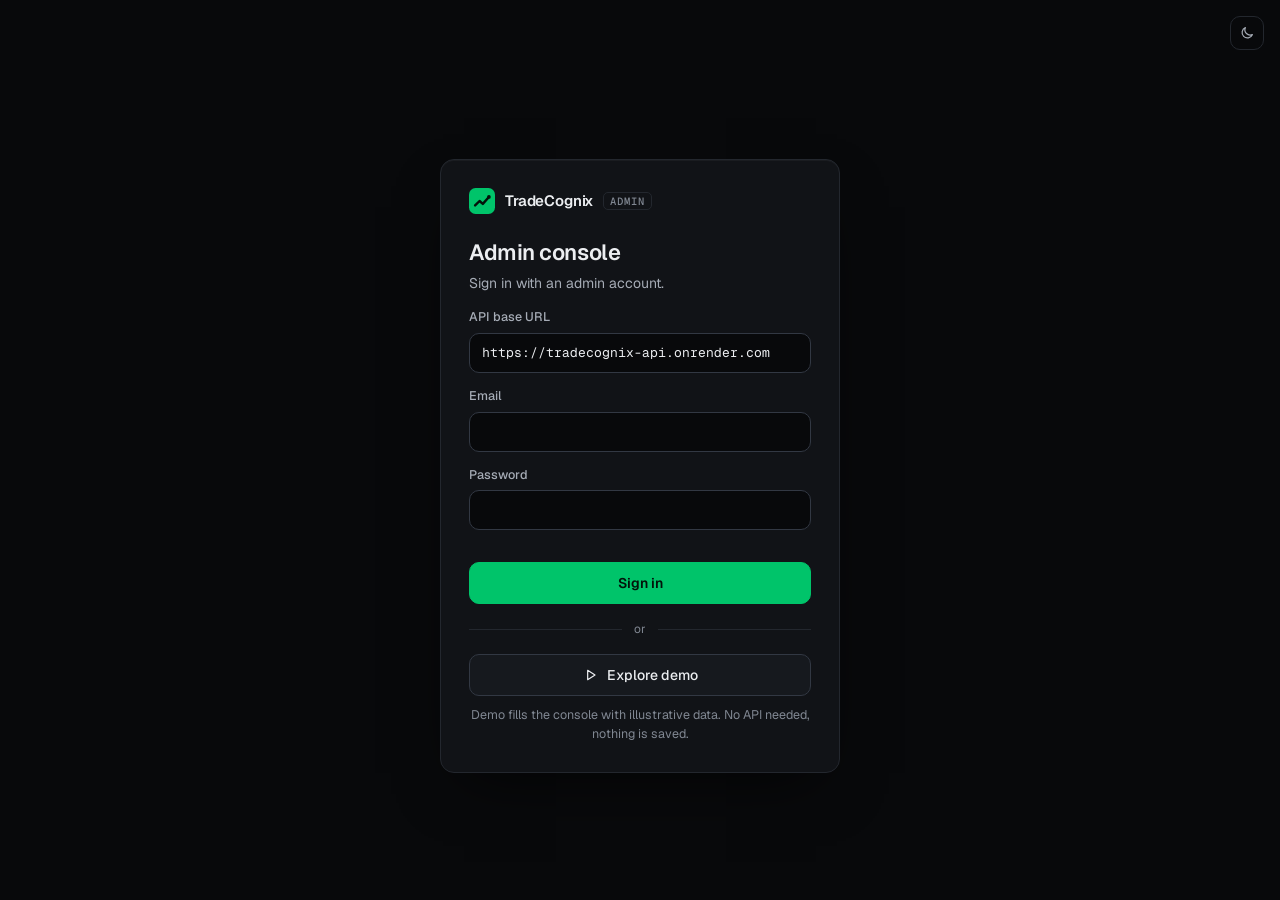
==== commit 650f8aee: "Point site and admin at the hosted API (tradecognix-api.onrender.com)" ====
--- a/admin/index.html
+++ b/admin/index.html
@@ -477,7 +477,7 @@
         $$("[data-theme-toggle]").forEach(function (b) { b.addEventListener("click", function () { setTheme(root.getAttribute("data-theme") === "light" ? "dark" : "light"); }); });
 
         /* ---------- state ---------- */
-        var BASE = localStorage.getItem("tc_admin_api") || window.TC_API_BASE || "";
+        var BASE = localStorage.getItem("tc_admin_api") || window.TC_API_BASE || "https://tradecognix-api.onrender.com";
         var TOKEN = localStorage.getItem("tc_admin_token") || "";
         var DEMO = false, current = "stats", timer = null, loaded = {}, reqSeq = 0;
 
